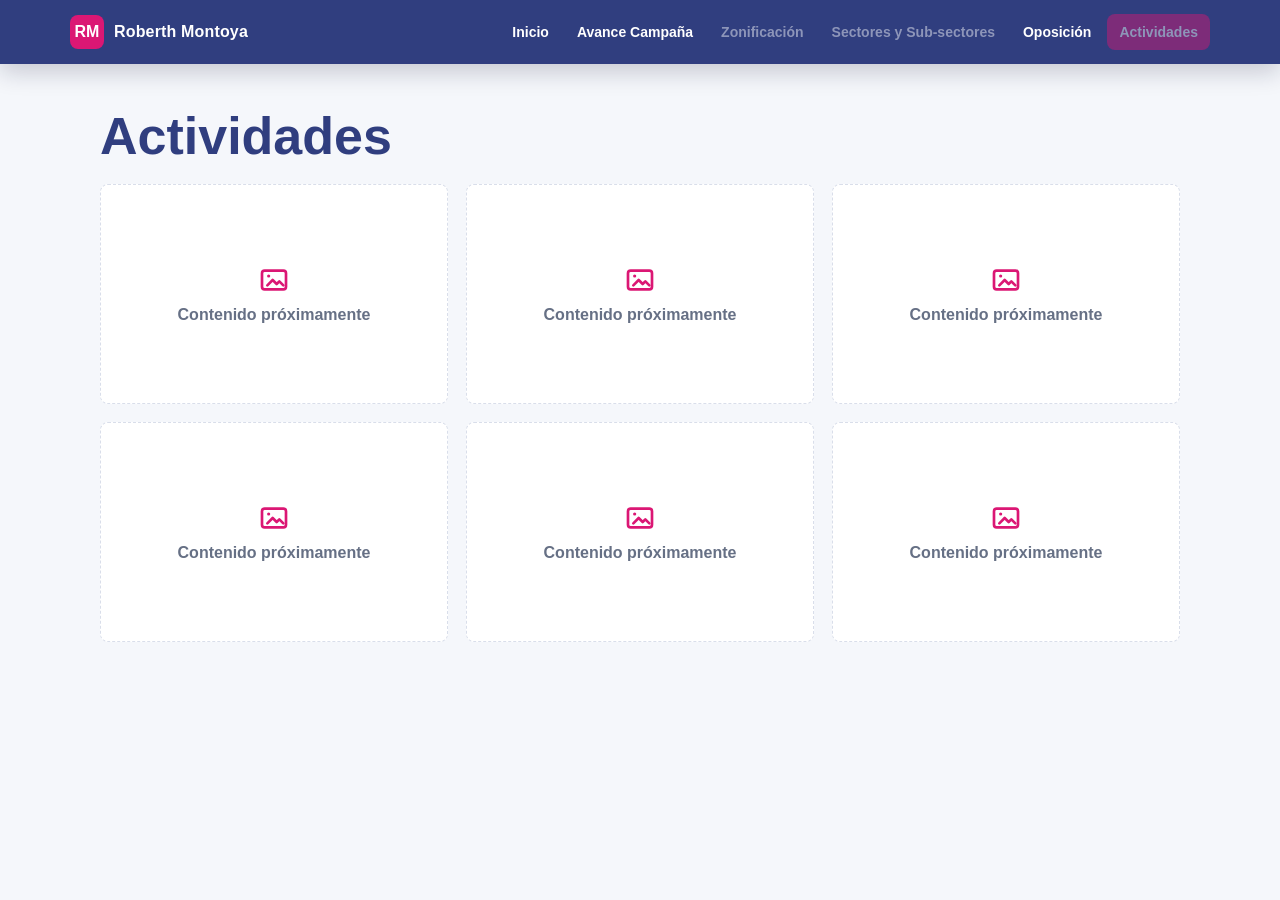
==== actividades.html @ a0d942d7 "Refactor sitio a paginas multiples" ====
<!DOCTYPE html>
<html lang="es">
<head>
  <meta charset="UTF-8"/>
  <meta name="viewport" content="width=device-width, initial-scale=1.0"/>
  <title>Roberth Montoya | Actividades</title>
  <link rel="stylesheet" href="css/styles.css"/>
</head>
<body>
  <nav class="site-nav" aria-label="Navegación principal">
    <div class="nav-inner">
      <a class="brand" href="index.html" aria-label="Ir al inicio">
        <span class="brand-mark">RM</span>
        <span>Roberth Montoya</span>
      </a>
      <button class="nav-toggle" type="button" aria-label="Abrir menú" aria-expanded="false">
        <span></span><span></span><span></span>
      </button>
      <ul class="nav-menu">
        <li><a class="nav-link" href="index.html">Inicio</a></li>
        <li><a class="nav-link" href="avance-campana.html">Avance Campaña</a></li>
        <li class="nav-disabled-wrap" title="Próximamente"><span class="nav-link disabled">Zonificación</span></li>
        <li class="nav-disabled-wrap" title="Próximamente"><span class="nav-link disabled">Sectores y Sub-sectores</span></li>
        <li><a class="nav-link" href="oposicion.html">Oposición</a></li>
        <li class="nav-disabled-wrap" title="Próximamente"><span class="nav-link disabled active" aria-current="page">Actividades</span></li>
      </ul>
    </div>
  </nav>

  <main class="activities-page">
    <section class="activities-hero">
      <div class="container">
        <h1>Actividades</h1>
      </div>
    </section>

    <section class="container">
      <div class="media-grid">
        <article class="media-card">
          <svg class="media-icon" viewBox="0 0 24 24" aria-hidden="true">
            <rect x="3" y="5" width="18" height="14" rx="2" fill="none" stroke="currentColor" stroke-width="2"/>
            <path d="m7 16 4-4 3 3 2-2 3 3" fill="none" stroke="currentColor" stroke-width="2" stroke-linecap="round" stroke-linejoin="round"/>
            <circle cx="8" cy="9" r="1.2" fill="currentColor"/>
          </svg>
          <span>Contenido próximamente</span>
        </article>
        <article class="media-card">
          <svg class="media-icon" viewBox="0 0 24 24" aria-hidden="true">
            <rect x="3" y="5" width="18" height="14" rx="2" fill="none" stroke="currentColor" stroke-width="2"/>
            <path d="m7 16 4-4 3 3 2-2 3 3" fill="none" stroke="currentColor" stroke-width="2" stroke-linecap="round" stroke-linejoin="round"/>
            <circle cx="8" cy="9" r="1.2" fill="currentColor"/>
          </svg>
          <span>Contenido próximamente</span>
        </article>
        <article class="media-card">
          <svg class="media-icon" viewBox="0 0 24 24" aria-hidden="true">
            <rect x="3" y="5" width="18" height="14" rx="2" fill="none" stroke="currentColor" stroke-width="2"/>
            <path d="m7 16 4-4 3 3 2-2 3 3" fill="none" stroke="currentColor" stroke-width="2" stroke-linecap="round" stroke-linejoin="round"/>
            <circle cx="8" cy="9" r="1.2" fill="currentColor"/>
          </svg>
          <span>Contenido próximamente</span>
        </article>
        <article class="media-card">
          <svg class="media-icon" viewBox="0 0 24 24" aria-hidden="true">
            <rect x="3" y="5" width="18" height="14" rx="2" fill="none" stroke="currentColor" stroke-width="2"/>
            <path d="m7 16 4-4 3 3 2-2 3 3" fill="none" stroke="currentColor" stroke-width="2" stroke-linecap="round" stroke-linejoin="round"/>
            <circle cx="8" cy="9" r="1.2" fill="currentColor"/>
          </svg>
          <span>Contenido próximamente</span>
        </article>
        <article class="media-card">
          <svg class="media-icon" viewBox="0 0 24 24" aria-hidden="true">
            <rect x="3" y="5" width="18" height="14" rx="2" fill="none" stroke="currentColor" stroke-width="2"/>
            <path d="m7 16 4-4 3 3 2-2 3 3" fill="none" stroke="currentColor" stroke-width="2" stroke-linecap="round" stroke-linejoin="round"/>
            <circle cx="8" cy="9" r="1.2" fill="currentColor"/>
          </svg>
          <span>Contenido próximamente</span>
        </article>
        <article class="media-card">
          <svg class="media-icon" viewBox="0 0 24 24" aria-hidden="true">
            <rect x="3" y="5" width="18" height="14" rx="2" fill="none" stroke="currentColor" stroke-width="2"/>
            <path d="m7 16 4-4 3 3 2-2 3 3" fill="none" stroke="currentColor" stroke-width="2" stroke-linecap="round" stroke-linejoin="round"/>
            <circle cx="8" cy="9" r="1.2" fill="currentColor"/>
          </svg>
          <span>Contenido próximamente</span>
        </article>
      </div>
    </section>
  </main>

  <script>
    // Control del menú responsive compartido.
    const nav = document.querySelector('.site-nav');
    const toggle = document.querySelector('.nav-toggle');
    toggle.addEventListener('click', () => {
      const isOpen = nav.classList.toggle('open');
      toggle.setAttribute('aria-expanded', String(isOpen));
    });

    // TODO: insertar aquí las rutas de imágenes cuando estén disponibles.
    // const imagePaths = ["data/IMAGEN_1.jpg", "data/IMAGEN_2.jpg"];

    // TODO: insertar aquí las rutas de videos cuando estén disponibles.
    // const videoPaths = ["data/VIDEO_1.mp4", "data/VIDEO_2.mp4"];
  </script>
</body>
</html>
---- css/styles.css ----
*, *::before, *::after { box-sizing: border-box; }

:root {
  --primary: #303E7F;
  --accent: #DB1774;
  --bg: #f5f7fb;
  --surface: #ffffff;
  --surface-soft: #eef1f8;
  --text: #172033;
  --muted: #667085;
  --border: #d9deea;
  --shadow: 0 18px 45px rgba(23, 32, 51, .12);
  --radius: 8px;
  --sans: Arial, Helvetica, sans-serif;
  --mono: "Courier New", monospace;
}

html, body {
  margin: 0;
  min-height: 100%;
  font-family: var(--sans);
  color: var(--text);
  background: var(--bg);
}

body.map-page {
  height: 100vh;
  overflow: hidden;
}

a { color: inherit; }

.site-nav {
  position: fixed;
  top: 0;
  left: 0;
  right: 0;
  z-index: 2000;
  background: var(--primary);
  color: #fff;
  box-shadow: 0 8px 25px rgba(13, 20, 48, .2);
}

.nav-inner {
  max-width: 1180px;
  min-height: 64px;
  margin: 0 auto;
  padding: 0 20px;
  display: flex;
  align-items: center;
  justify-content: space-between;
  gap: 18px;
}

.brand {
  display: flex;
  align-items: center;
  gap: 10px;
  text-decoration: none;
  font-weight: 800;
  letter-spacing: .01em;
  white-space: nowrap;
}

.brand-mark {
  width: 34px;
  height: 34px;
  border-radius: 8px;
  display: grid;
  place-items: center;
  background: var(--accent);
  color: #fff;
  font-size: 16px;
  font-weight: 900;
}

.nav-toggle {
  display: none;
  width: 42px;
  height: 42px;
  border: 1px solid rgba(255, 255, 255, .28);
  border-radius: 8px;
  background: transparent;
  color: #fff;
  cursor: pointer;
}

.nav-toggle span {
  display: block;
  width: 20px;
  height: 2px;
  margin: 5px auto;
  background: currentColor;
  border-radius: 2px;
}

.nav-menu {
  list-style: none;
  margin: 0;
  padding: 0;
  display: flex;
  align-items: center;
  gap: 4px;
}

.nav-link {
  display: block;
  padding: 10px 12px;
  border-radius: 8px;
  color: #fff;
  text-decoration: none;
  font-size: 14px;
  font-weight: 700;
  line-height: 1.2;
  transition: background .18s ease, color .18s ease;
}

.nav-link:hover,
.nav-link.active {
  background: var(--accent);
  color: #fff;
}

.nav-disabled-wrap {
  position: relative;
}

.nav-link.disabled {
  opacity: .45;
  cursor: not-allowed;
  pointer-events: none;
}

.nav-disabled-wrap::after {
  content: "Próximamente";
  position: absolute;
  left: 50%;
  top: calc(100% + 8px);
  transform: translateX(-50%);
  padding: 6px 8px;
  border-radius: 6px;
  background: #121827;
  color: #fff;
  font-size: 12px;
  white-space: nowrap;
  opacity: 0;
  pointer-events: none;
  transition: opacity .15s ease;
}

.nav-disabled-wrap:hover::after {
  opacity: 1;
}

.main-shell {
  padding-top: 64px;
}

.container {
  max-width: 1120px;
  margin: 0 auto;
  padding: 0 20px;
}

.hero {
  min-height: 420px;
  display: grid;
  align-items: center;
  background:
    linear-gradient(135deg, rgba(48, 62, 127, .94), rgba(219, 23, 116, .78)),
    url("../icono.png") center/180px no-repeat;
  color: #fff;
}

.hero h1 {
  margin: 0;
  max-width: 760px;
  font-size: clamp(42px, 8vw, 82px);
  line-height: .95;
  letter-spacing: 0;
}

.hero p {
  max-width: 620px;
  margin: 18px 0 0;
  font-size: clamp(18px, 2.5vw, 25px);
  line-height: 1.35;
}

.section {
  padding: 48px 0;
}

.section h2 {
  margin: 0 0 18px;
  font-size: clamp(26px, 4vw, 38px);
  color: var(--primary);
}

.cards-grid {
  display: grid;
  grid-template-columns: repeat(2, minmax(0, 1fr));
  gap: 18px;
}

.quick-grid {
  display: grid;
  grid-template-columns: repeat(4, minmax(0, 1fr));
  gap: 16px;
}

.card {
  min-height: 140px;
  border: 1px solid var(--border);
  border-radius: var(--radius);
  background: var(--surface);
  box-shadow: var(--shadow);
  padding: 22px;
  text-decoration: none;
  color: var(--text);
}

.card h3 {
  margin: 0 0 8px;
  font-size: 21px;
  color: var(--primary);
}

.card p {
  margin: 0;
  color: var(--muted);
  line-height: 1.45;
}

.social-card {
  display: flex;
  align-items: center;
  gap: 16px;
  transition: transform .18s ease, border-color .18s ease;
}

.social-card:hover,
.quick-card.enabled:hover {
  transform: translateY(-2px);
  border-color: var(--accent);
}

.social-icon {
  width: 46px;
  height: 46px;
  flex: 0 0 46px;
  color: var(--accent);
}

.quick-card {
  min-height: 132px;
}

.quick-card.enabled {
  transition: transform .18s ease, border-color .18s ease;
}

.quick-card.disabled {
  opacity: .58;
  cursor: not-allowed;
}

.status-pill {
  display: inline-flex;
  align-items: center;
  margin-top: 16px;
  padding: 6px 10px;
  border-radius: 999px;
  background: var(--surface-soft);
  color: var(--primary);
  font-size: 12px;
  font-weight: 800;
}

.status-pill.accent {
  background: rgba(219, 23, 116, .12);
  color: var(--accent);
}

.map-header {
  position: fixed;
  top: 64px;
  left: 0;
  right: 0;
  z-index: 1000;
  height: 92px;
  display: flex;
  flex-direction: column;
  background: #fff;
  border-bottom: 1px solid var(--border);
  box-shadow: 0 8px 24px rgba(23, 32, 51, .08);
}

.map-header-top {
  height: 48px;
  padding: 0 18px;
  display: flex;
  align-items: center;
  justify-content: space-between;
  gap: 16px;
}

.map-title h1 {
  margin: 0;
  color: var(--primary);
  font-size: 20px;
  line-height: 1.1;
}

.district {
  margin-top: 2px;
  color: var(--muted);
  font-size: 12px;
}

#hdr-count {
  color: var(--primary);
  font-family: var(--mono);
  font-size: 12px;
  text-align: right;
}

.header-legend {
  height: 44px;
  padding: 7px 18px;
  display: flex;
  align-items: center;
  gap: 12px;
  border-top: 1px solid var(--border);
  overflow: hidden;
}

.blk-title {
  color: var(--muted);
  font-family: var(--mono);
  font-size: 10px;
  font-weight: 700;
  letter-spacing: .12em;
  text-transform: uppercase;
  white-space: nowrap;
}

.leg-grid {
  display: flex;
  gap: 7px;
  overflow-x: auto;
  padding-bottom: 2px;
}

.leg-item {
  min-width: 96px;
  display: flex;
  align-items: center;
  gap: 7px;
  padding: 5px 7px;
  border: 1px solid var(--border);
  border-radius: 7px;
  background: var(--surface-soft);
}

.leg-dot {
  width: 11px;
  height: 11px;
  border-radius: 3px;
  flex: 0 0 11px;
  background: var(--accent);
}

.leg-name {
  color: var(--primary);
  font-size: 11px;
  font-weight: 800;
}

.leg-count {
  color: var(--muted);
  font-family: var(--mono);
  font-size: 10px;
}

#map {
  position: absolute;
  top: 156px;
  left: 0;
  right: 0;
  bottom: 0;
  z-index: 1;
}

.placeholder-map #map {
  top: 64px;
}

.map-overlay {
  position: fixed;
  top: 98px;
  left: 50%;
  z-index: 1200;
  width: min(92vw, 520px);
  transform: translateX(-50%);
  display: flex;
  align-items: center;
  gap: 14px;
  padding: 16px 18px;
  border: 1px solid var(--border);
  border-radius: var(--radius);
  background: rgba(255, 255, 255, .94);
  box-shadow: var(--shadow);
  color: var(--primary);
  font-size: 18px;
  font-weight: 800;
}

.lock-icon,
.media-icon {
  width: 32px;
  height: 32px;
  color: var(--accent);
  flex: 0 0 auto;
}

.activities-page {
  padding-top: 64px;
}

.activities-hero {
  padding: 42px 0 18px;
}

.activities-hero h1 {
  margin: 0;
  color: var(--primary);
  font-size: clamp(32px, 5vw, 52px);
}

.media-grid {
  display: grid;
  grid-template-columns: repeat(3, minmax(0, 1fr));
  gap: 18px;
  padding-bottom: 44px;
}

.media-card {
  min-height: 220px;
  display: grid;
  place-items: center;
  gap: 10px;
  align-content: center;
  border: 1px dashed var(--border);
  border-radius: var(--radius);
  background: #fff;
  color: var(--muted);
  text-align: center;
  font-weight: 800;
}

.lt-tip {
  background: #fff !important;
  border: 1px solid var(--border) !important;
  color: var(--text) !important;
  font-family: var(--mono) !important;
  font-size: 11px !important;
  border-radius: 8px !important;
  padding: 7px 11px !important;
  box-shadow: 0 8px 22px rgba(23, 32, 51, .16) !important;
  pointer-events: none !important;
}

.lt-tip b { color: var(--primary); }

.leaflet-popup-content-wrapper {
  background: #fff !important;
  border: 1px solid var(--border) !important;
  border-radius: 14px !important;
  color: var(--text) !important;
  font-family: var(--sans) !important;
  box-shadow: 0 12px 40px rgba(23, 32, 51, .24) !important;
  padding: 0 !important;
  overflow: hidden !important;
}

.leaflet-popup-content {
  margin: 0 !important;
  width: 280px !important;
}

.leaflet-popup-tip-container { display: none; }

.leaflet-popup-close-button {
  color: var(--muted) !important;
  top: 10px !important;
  right: 12px !important;
  font-size: 18px !important;
}

.popup-header {
  padding: 14px 16px 12px;
  display: flex;
  align-items: center;
  gap: 10px;
  border-bottom: 1px solid var(--border);
}

.popup-sector-badge {
  width: 36px;
  height: 36px;
  border-radius: 8px;
  display: grid;
  place-items: center;
  flex-shrink: 0;
  background: var(--accent);
  color: #fff;
  font-size: 14px;
  font-weight: 800;
}

.ph-label {
  color: var(--muted);
  font-family: var(--mono);
  font-size: 9px;
  letter-spacing: .1em;
  text-transform: uppercase;
}

.ph-title {
  margin-top: 2px;
  color: var(--primary);
  font-size: 15px;
  font-weight: 800;
}

.popup-body {
  padding: 10px 16px;
  display: flex;
  flex-direction: column;
}

.popup-row {
  display: flex;
  align-items: flex-start;
  gap: 10px;
  padding: 7px 0;
  border-bottom: 1px solid var(--border);
}

.popup-row:last-child { border-bottom: none; }

.pr-icon {
  width: 18px;
  margin-top: 1px;
  flex-shrink: 0;
  text-align: center;
  font-size: 13px;
}

.pr-content {
  flex: 1;
  min-width: 0;
}

.pr-key {
  margin-bottom: 2px;
  color: var(--muted);
  font-family: var(--mono);
  font-size: 9px;
  letter-spacing: .1em;
  text-transform: uppercase;
}

.pr-val {
  font-size: 12px;
  font-weight: 700;
  word-break: break-word;
}

.popup-footer {
  padding: 8px 16px;
  display: flex;
  justify-content: space-between;
  gap: 10px;
  background: var(--surface-soft);
}

.pf-coords,
.pf-lote {
  color: var(--muted);
  font-family: var(--mono);
  font-size: 10px;
}

.popup-multi {
  padding: 10px 16px;
}

.pm-title {
  margin-bottom: 8px;
  color: var(--muted);
  font-family: var(--mono);
  font-size: 10px;
  letter-spacing: .1em;
  text-transform: uppercase;
}

.pm-list {
  max-height: 200px;
  overflow-y: auto;
  display: flex;
  flex-direction: column;
  gap: 6px;
}

.pm-card {
  padding: 9px 11px;
  border: 1px solid var(--border);
  border-radius: 8px;
  background: var(--surface-soft);
  cursor: pointer;
}

.pm-card:hover { border-color: var(--accent); }

.pm-act {
  color: var(--primary);
  font-size: 12px;
  font-weight: 800;
}

.pm-sub {
  margin-top: 3px;
  color: var(--muted);
  font-family: var(--mono);
  font-size: 10px;
}

#loader {
  position: fixed;
  inset: 0;
  z-index: 9999;
  display: grid;
  place-items: center;
  background: var(--bg);
  transition: opacity .35s;
}

#loader.gone {
  opacity: 0;
  pointer-events: none;
}

.spin {
  width: 42px;
  height: 42px;
  margin: 0 auto 14px;
  border: 3px solid var(--border);
  border-top-color: var(--accent);
  border-radius: 50%;
  animation: rot .7s linear infinite;
}

@keyframes rot { to { transform: rotate(360deg); } }

.spin-txt {
  color: var(--muted);
  font-family: var(--mono);
  font-size: 12px;
  text-align: center;
}

@media (max-width: 880px) {
  .nav-toggle { display: block; }

  .nav-menu {
    position: fixed;
    top: 64px;
    left: 0;
    right: 0;
    display: none;
    flex-direction: column;
    align-items: stretch;
    gap: 0;
    padding: 8px 20px 18px;
    background: var(--primary);
    border-top: 1px solid rgba(255, 255, 255, .16);
  }

  .site-nav.open .nav-menu { display: flex; }

  .nav-link {
    padding: 13px 12px;
  }

  .nav-disabled-wrap::after {
    left: auto;
    right: 10px;
    top: 50%;
    transform: translateY(-50%);
  }

  .cards-grid,
  .quick-grid,
  .media-grid {
    grid-template-columns: 1fr;
  }

  .hero {
    min-height: 390px;
  }

  .map-header {
    height: 116px;
  }

  .map-header-top {
    height: 64px;
    align-items: flex-start;
    flex-direction: column;
    justify-content: center;
    gap: 5px;
  }

  #hdr-count {
    text-align: left;
  }

  .header-legend {
    height: 52px;
  }

  #map {
    top: 180px;
  }
}
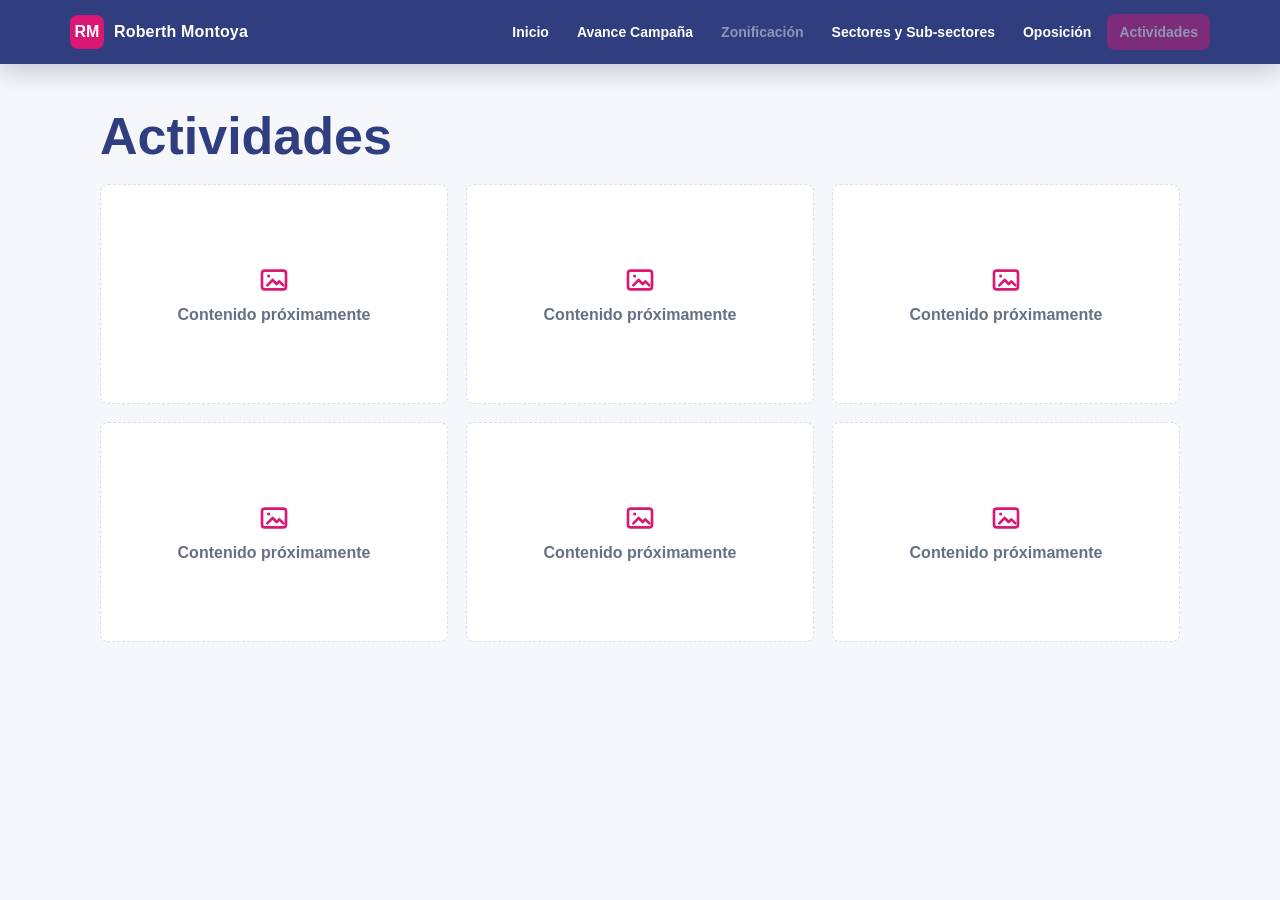
==== commit 85e5bd78: "Mejora: Unificación de 38 sub-sectores, geocodificación ArcGIS y búsqueda precisa" ====
--- a/actividades.html
+++ b/actividades.html
@@ -4,7 +4,7 @@
   <meta charset="UTF-8"/>
   <meta name="viewport" content="width=device-width, initial-scale=1.0"/>
   <title>Roberth Montoya | Actividades</title>
-  <link rel="stylesheet" href="css/styles.css"/>
+  <link rel="stylesheet" href="css/styles.css?v=20260522-landing"/>
 </head>
 <body>
   <nav class="site-nav" aria-label="Navegación principal">
@@ -20,7 +20,7 @@
         <li><a class="nav-link" href="index.html">Inicio</a></li>
         <li><a class="nav-link" href="avance-campana.html">Avance Campaña</a></li>
         <li class="nav-disabled-wrap" title="Próximamente"><span class="nav-link disabled">Zonificación</span></li>
-        <li class="nav-disabled-wrap" title="Próximamente"><span class="nav-link disabled">Sectores y Sub-sectores</span></li>
+        <li><a class="nav-link" href="sectores.html">Sectores y Sub-sectores</a></li>
         <li><a class="nav-link" href="oposicion.html">Oposición</a></li>
         <li class="nav-disabled-wrap" title="Próximamente"><span class="nav-link disabled active" aria-current="page">Actividades</span></li>
       </ul>
--- a/css/styles.css
+++ b/css/styles.css
@@ -2,7 +2,10 @@
 
 :root {
   --primary: #303E7F;
+  --primary-deep: #19245b;
   --accent: #DB1774;
+  --campaign-cyan: #33CCFF;
+  --warm: #ffb21f;
   --bg: #f5f7fb;
   --surface: #ffffff;
   --surface-soft: #eef1f8;
@@ -163,38 +166,201 @@
 }
 
 .hero {
-  min-height: 420px;
-  display: grid;
-  align-items: center;
+  min-height: 540px;
+  position: relative;
+  display: grid;
+  align-items: stretch;
+  overflow: hidden;
   background:
-    linear-gradient(135deg, rgba(48, 62, 127, .94), rgba(219, 23, 116, .78)),
-    url("../icono.png") center/180px no-repeat;
+    linear-gradient(110deg, rgba(25, 36, 91, .98) 0%, rgba(48, 62, 127, .93) 48%, rgba(219, 23, 116, .86) 100%),
+    url("../icono.png") right 8% center/420px no-repeat;
   color: #fff;
+}
+
+.hero::after {
+  content: "";
+  position: absolute;
+  left: 0;
+  right: 0;
+  bottom: 0;
+  height: 10px;
+  background: linear-gradient(90deg, var(--campaign-cyan), var(--accent), var(--warm));
+}
+
+.hero .container {
+  width: 100%;
+  display: grid;
+}
+
+.hero-content {
+  display: grid;
+  grid-template-columns: minmax(0, 1.08fr) minmax(260px, .72fr);
+  align-items: center;
+  gap: 36px;
+  padding: 62px 0 72px;
+}
+
+.hero-copy {
+  position: relative;
+  z-index: 1;
+  max-width: 780px;
+}
+
+.hero-copy > .eyebrow {
+  margin-bottom: 18px;
+  font-size: clamp(16px, 2.2vw, 26px);
+  line-height: 1.1;
+  letter-spacing: .04em;
+}
+
+.hero-copy > .eyebrow::before {
+  width: clamp(40px, 5vw, 72px);
+  height: 6px;
+}
+
+.eyebrow {
+  display: inline-flex;
+  align-items: center;
+  gap: 8px;
+  margin-bottom: 16px;
+  color: #fff;
+  font-family: var(--mono);
+  font-size: 12px;
+  font-weight: 800;
+  letter-spacing: .12em;
+  text-transform: uppercase;
+}
+
+.eyebrow::before {
+  content: "";
+  width: 34px;
+  height: 4px;
+  border-radius: 999px;
+  background: var(--campaign-cyan);
+}
+
+.eyebrow.dark {
+  color: var(--primary);
 }
 
 .hero h1 {
   margin: 0;
-  max-width: 760px;
-  font-size: clamp(42px, 8vw, 82px);
+  max-width: 820px;
+  font-size: clamp(54px, 8.5vw, 104px);
   line-height: .95;
   letter-spacing: 0;
+  text-transform: uppercase;
 }
 
 .hero p {
-  max-width: 620px;
-  margin: 18px 0 0;
-  font-size: clamp(18px, 2.5vw, 25px);
+  max-width: 660px;
+  margin: 20px 0 0;
+  font-size: clamp(19px, 2.4vw, 27px);
   line-height: 1.35;
+  font-weight: 700;
+}
+
+.hero-actions {
+  display: flex;
+  flex-wrap: wrap;
+  gap: 12px;
+  margin-top: 30px;
+}
+
+.btn {
+  display: inline-flex;
+  min-height: 48px;
+  align-items: center;
+  justify-content: center;
+  padding: 13px 18px;
+  border-radius: 8px;
+  text-decoration: none;
+  font-size: 14px;
+  font-weight: 900;
+  text-transform: uppercase;
+  transition: transform .18s ease, background .18s ease, color .18s ease;
+}
+
+.btn:hover {
+  transform: translateY(-2px);
+}
+
+.btn-primary {
+  background: var(--accent);
+  color: #fff;
+  box-shadow: 0 12px 26px rgba(90, 8, 52, .28);
+}
+
+.btn-light {
+  background: #fff;
+  color: var(--primary);
+}
+
+.hero-emblem {
+  position: relative;
+  z-index: 1;
+  display: grid;
+  justify-items: center;
+}
+
+.hero-emblem img {
+  width: min(100%, 360px);
+  aspect-ratio: 1;
+  object-fit: contain;
+  padding: 24px;
+  border-radius: 8px;
+  background: rgba(255, 255, 255, .94);
+  box-shadow: 0 30px 70px rgba(6, 12, 35, .3);
+}
+
+.campaign-strip {
+  background: var(--primary-deep);
+  color: #fff;
+}
+
+.strip-grid {
+  display: grid;
+  grid-template-columns: repeat(3, minmax(0, 1fr));
+  gap: 1px;
+  background: rgba(255, 255, 255, .18);
+}
+
+.strip-grid > div {
+  min-height: 92px;
+  display: flex;
+  align-items: center;
+  gap: 14px;
+  padding: 22px 18px;
+  background: var(--primary-deep);
+}
+
+.strip-number {
+  color: var(--campaign-cyan);
+  font-family: var(--mono);
+  font-size: 13px;
+  font-weight: 900;
+}
+
+.strip-grid strong {
+  font-size: clamp(17px, 2vw, 24px);
+  line-height: 1.1;
 }
 
 .section {
-  padding: 48px 0;
+  padding: 58px 0;
+}
+
+.section-head {
+  max-width: 760px;
+  margin-bottom: 24px;
 }
 
 .section h2 {
-  margin: 0 0 18px;
-  font-size: clamp(26px, 4vw, 38px);
-  color: var(--primary);
+  margin: 0;
+  font-size: clamp(30px, 4.5vw, 50px);
+  color: var(--primary);
+  line-height: 1;
+  text-transform: uppercase;
 }
 
 .cards-grid {
@@ -207,6 +373,10 @@
   display: grid;
   grid-template-columns: repeat(4, minmax(0, 1fr));
   gap: 16px;
+}
+
+.campaign-grid {
+  grid-template-columns: repeat(2, minmax(0, 1fr));
 }
 
 .card {
@@ -221,9 +391,11 @@
 }
 
 .card h3 {
-  margin: 0 0 8px;
-  font-size: 21px;
-  color: var(--primary);
+  margin: 0 0 9px;
+  font-size: 22px;
+  color: var(--primary);
+  text-transform: uppercase;
+  line-height: 1.05;
 }
 
 .card p {
@@ -253,11 +425,19 @@
 }
 
 .quick-card {
-  min-height: 132px;
+  min-height: 150px;
 }
 
 .quick-card.enabled {
   transition: transform .18s ease, border-color .18s ease;
+}
+
+.featured-card {
+  min-height: 190px;
+  border-color: rgba(48, 62, 127, .24);
+  background:
+    linear-gradient(180deg, rgba(51, 204, 255, .13), rgba(255, 255, 255, 0) 46%),
+    #fff;
 }
 
 .quick-card.disabled {
@@ -268,7 +448,7 @@
 .status-pill {
   display: inline-flex;
   align-items: center;
-  margin-top: 16px;
+  margin: 0 0 18px;
   padding: 6px 10px;
   border-radius: 999px;
   background: var(--surface-soft);
@@ -280,6 +460,113 @@
 .status-pill.accent {
   background: rgba(219, 23, 116, .12);
   color: var(--accent);
+}
+
+.social-section {
+  background:
+    linear-gradient(90deg, rgba(48, 62, 127, .08), rgba(219, 23, 116, .08)),
+    #fff;
+}
+
+.social-layout {
+  display: grid;
+  grid-template-columns: minmax(280px, .72fr) minmax(0, 1.28fr);
+  align-items: start;
+  gap: 32px;
+}
+
+.join-copy p {
+  max-width: 520px;
+  margin: 14px 0 22px;
+  color: var(--muted);
+  font-size: 17px;
+  line-height: 1.45;
+}
+
+.social-links {
+  grid-template-columns: 1fr;
+}
+
+.social-links .card {
+  min-height: 104px;
+  box-shadow: 0 12px 28px rgba(23, 32, 51, .08);
+}
+
+.join-form {
+  padding: 24px;
+  border: 1px solid rgba(48, 62, 127, .18);
+  border-radius: var(--radius);
+  background: #fff;
+  box-shadow: var(--shadow);
+}
+
+.form-grid {
+  display: grid;
+  grid-template-columns: repeat(2, minmax(0, 1fr));
+  gap: 15px;
+}
+
+.join-form label {
+  display: flex;
+  flex-direction: column;
+  gap: 7px;
+}
+
+.join-form label.full {
+  grid-column: 1 / -1;
+}
+
+.join-form label span {
+  color: var(--primary);
+  font-size: 12px;
+  font-weight: 900;
+  text-transform: uppercase;
+}
+
+.join-form input,
+.join-form select,
+.join-form textarea {
+  width: 100%;
+  border: 1px solid var(--border);
+  border-radius: 8px;
+  background: var(--surface-soft);
+  color: var(--text);
+  font: inherit;
+  font-size: 15px;
+}
+
+.join-form input,
+.join-form select {
+  min-height: 46px;
+  padding: 0 12px;
+}
+
+.join-form textarea {
+  min-height: 112px;
+  padding: 12px;
+  resize: vertical;
+}
+
+.join-form input:focus,
+.join-form select:focus,
+.join-form textarea:focus {
+  outline: 3px solid rgba(51, 204, 255, .24);
+  border-color: var(--campaign-cyan);
+  background: #fff;
+}
+
+.form-submit {
+  width: 100%;
+  margin-top: 18px;
+  border: 0;
+  cursor: pointer;
+}
+
+.form-note {
+  margin: 13px 0 0;
+  color: var(--muted);
+  font-size: 12px;
+  line-height: 1.4;
 }
 
 .map-header {
@@ -708,7 +995,43 @@
   }
 
   .hero {
-    min-height: 390px;
+    min-height: auto;
+    background:
+      linear-gradient(120deg, rgba(25, 36, 91, .98), rgba(48, 62, 127, .92), rgba(219, 23, 116, .88)),
+      url("../icono.png") right -70px top 92px/260px no-repeat;
+  }
+
+  .hero-content {
+    grid-template-columns: 1fr;
+    gap: 28px;
+    padding: 42px 0 58px;
+  }
+
+  .hero-emblem {
+    justify-items: start;
+  }
+
+  .hero-emblem img {
+    width: 210px;
+    padding: 14px;
+  }
+
+  .hero-actions {
+    flex-direction: column;
+    align-items: stretch;
+  }
+
+  .strip-grid,
+  .social-layout {
+    grid-template-columns: 1fr;
+  }
+
+  .form-grid {
+    grid-template-columns: 1fr;
+  }
+
+  .strip-grid > div {
+    min-height: 72px;
   }
 
   .map-header {
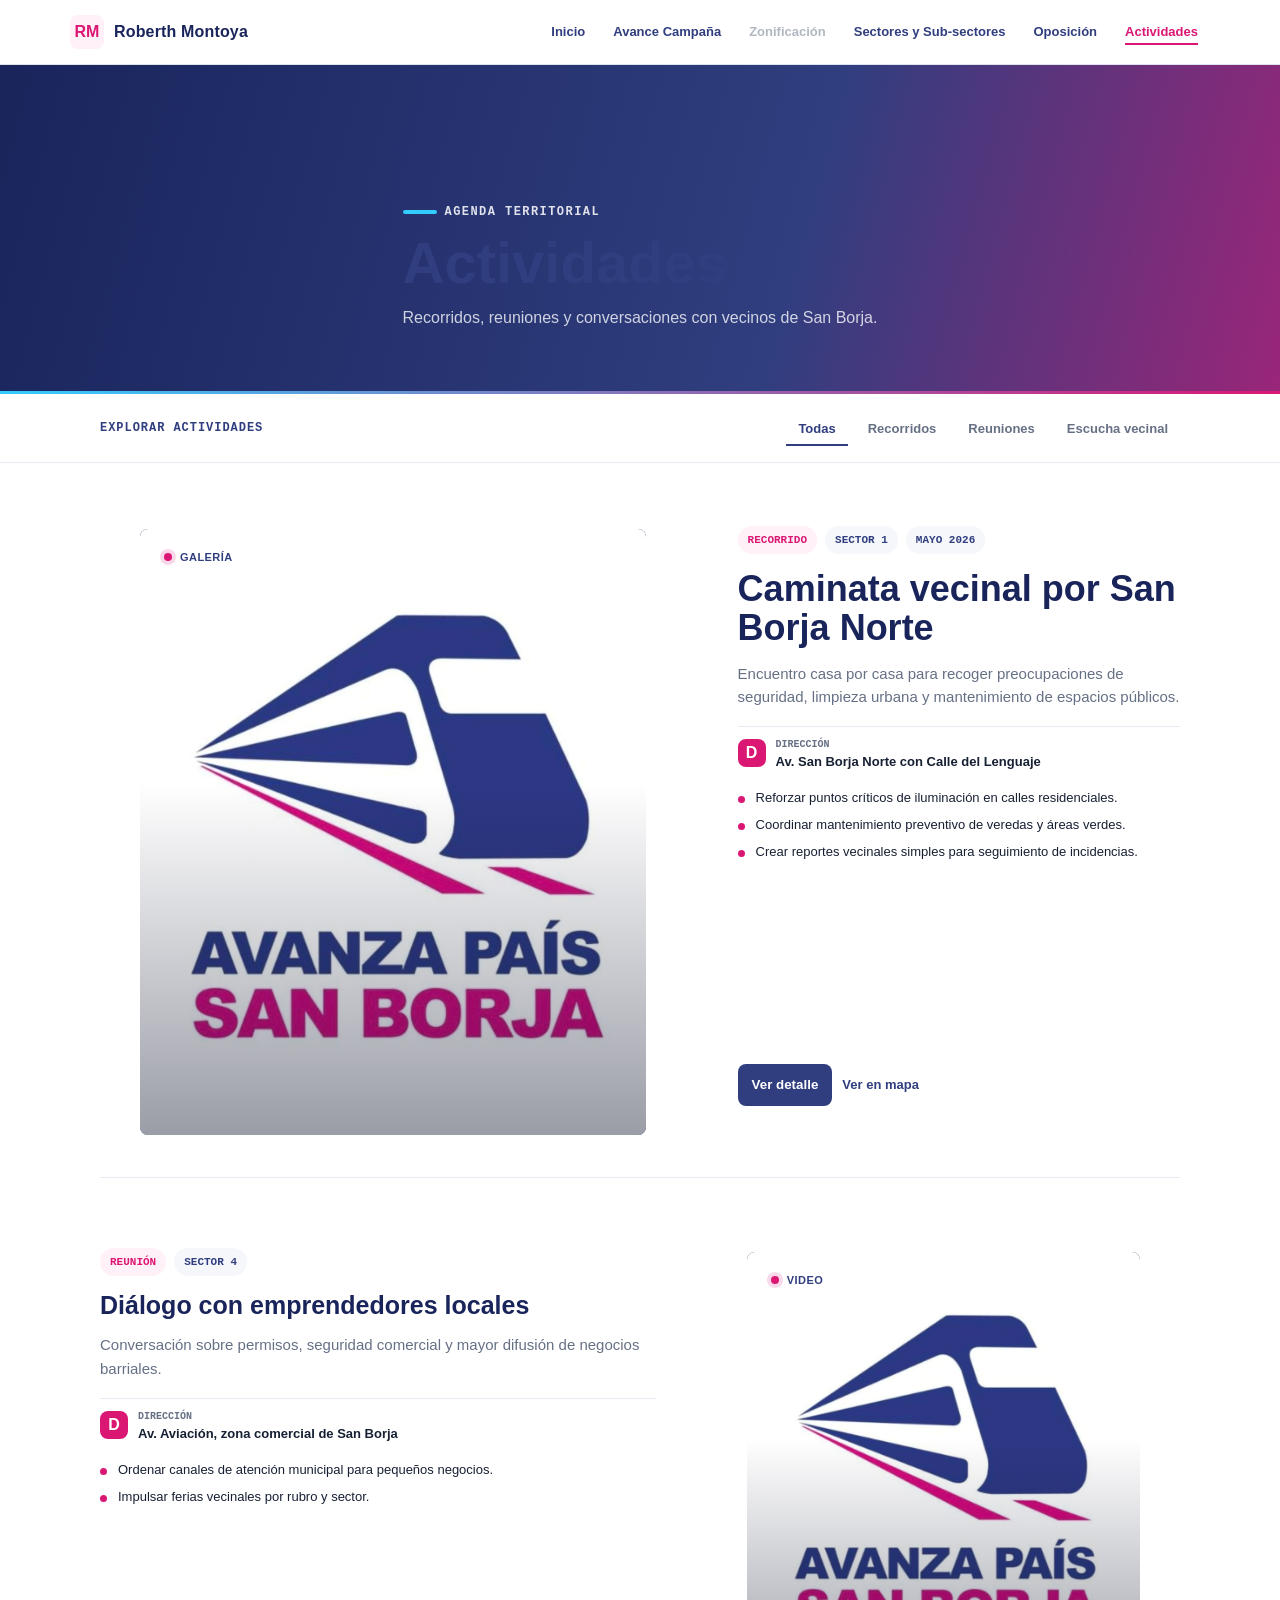
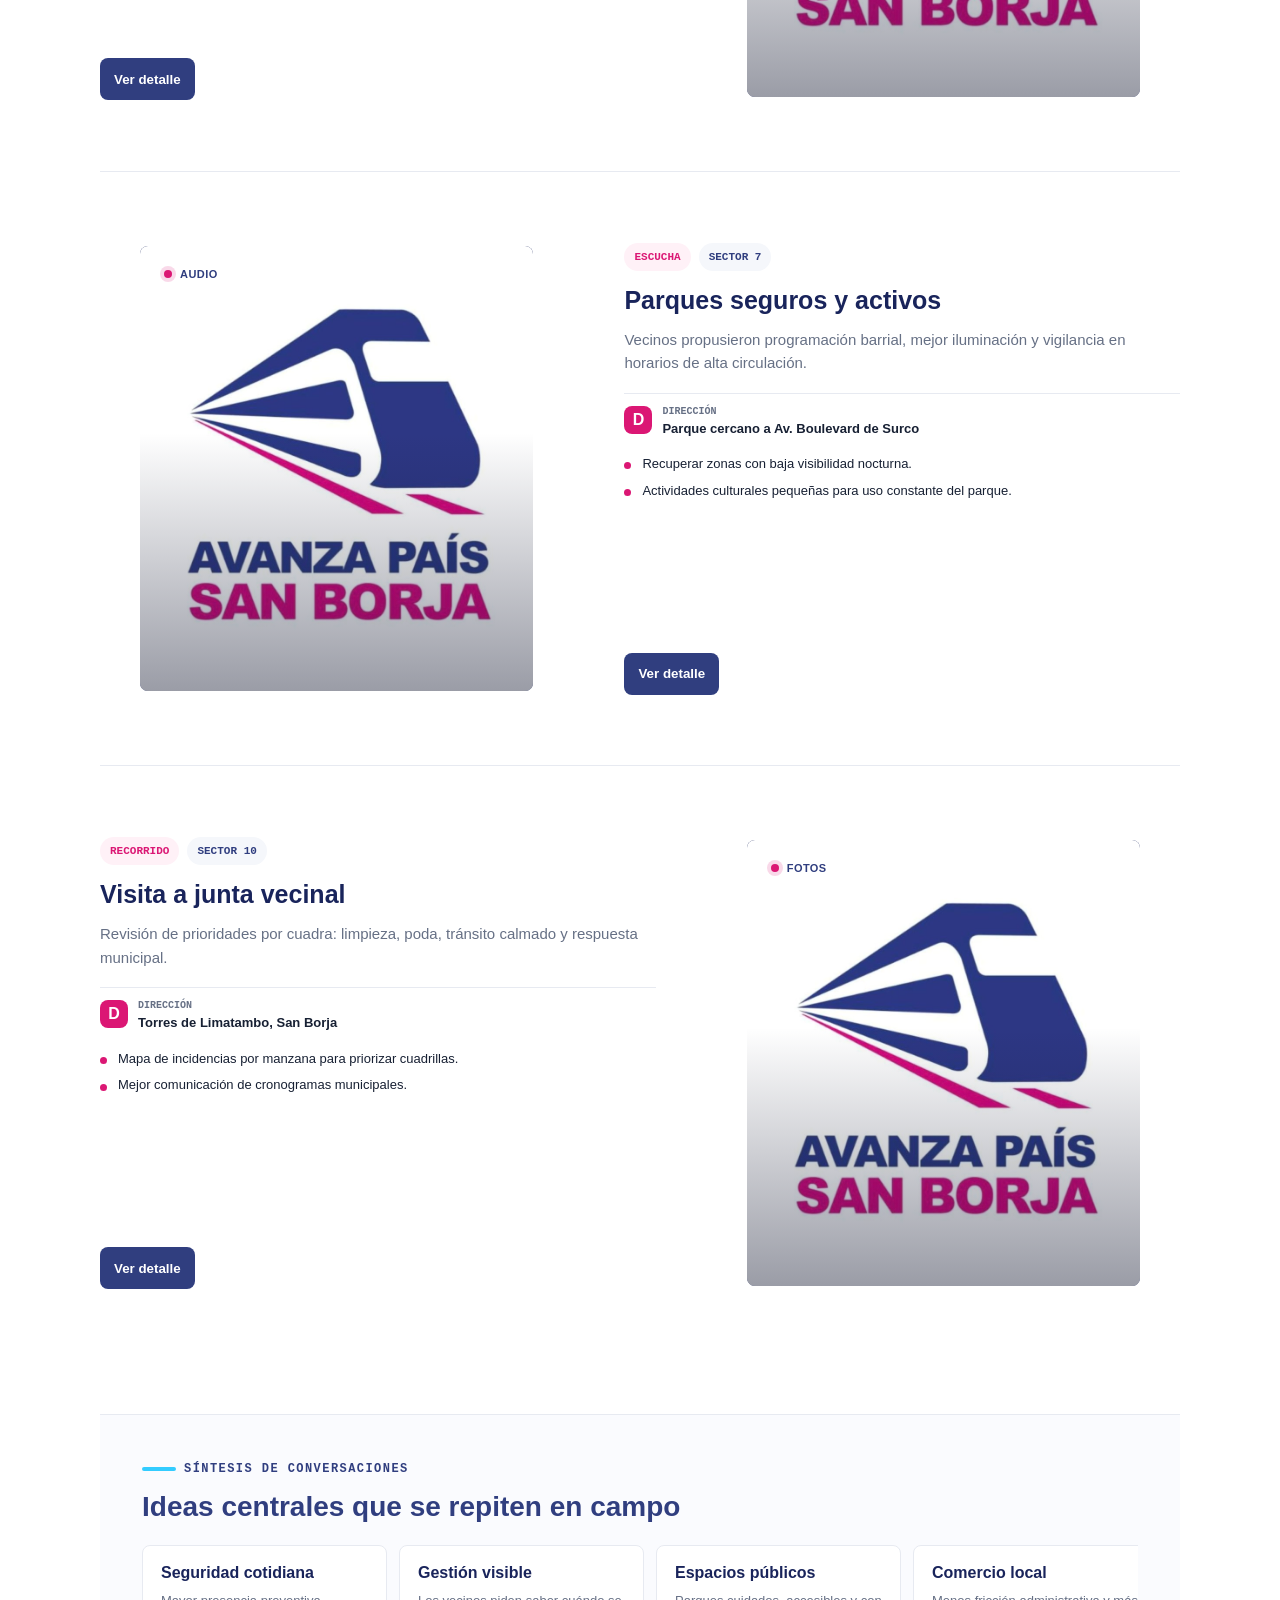
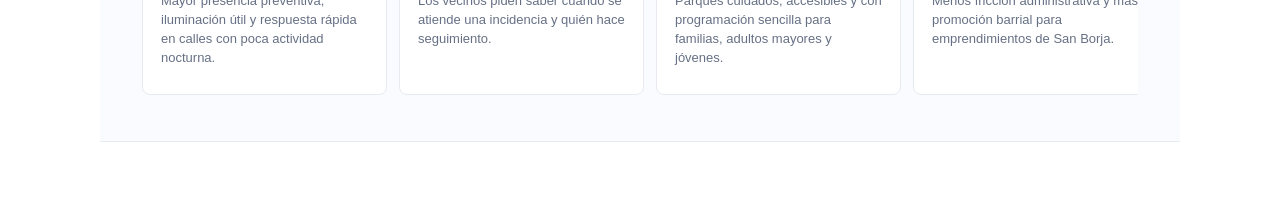
==== commit be7bd24a: "Open activities page" ====
--- a/actividades.html
+++ b/actividades.html
@@ -5,8 +5,710 @@
   <meta name="viewport" content="width=device-width, initial-scale=1.0"/>
   <title>Roberth Montoya | Actividades</title>
   <link rel="stylesheet" href="css/styles.css?v=20260522-landing"/>
+  <style>
+    body {
+      background: #ffffff;
+    }
+
+    .activities-page {
+      padding-top: 64px;
+      overflow: hidden;
+    }
+
+    .activities-body .site-nav {
+      background: rgba(255, 255, 255, .96);
+      color: var(--primary);
+      border-bottom: 1px solid rgba(217, 222, 234, .82);
+      box-shadow: none;
+      backdrop-filter: blur(14px);
+    }
+
+    .activities-body .brand {
+      color: var(--primary-deep);
+      font-weight: 800;
+    }
+
+    .activities-body .brand-mark {
+      background: #fff1f7;
+      color: var(--accent);
+    }
+
+    .activities-body .nav-link {
+      position: relative;
+      border-radius: 0;
+      color: var(--primary);
+      font-size: 13px;
+      font-weight: 800;
+      background: transparent;
+    }
+
+    .activities-body .nav-link:hover,
+    .activities-body .nav-link.active {
+      background: transparent;
+      color: var(--accent);
+    }
+
+    .activities-body .nav-link.active::after {
+      content: "";
+      position: absolute;
+      left: 12px;
+      right: 12px;
+      bottom: 5px;
+      height: 2px;
+      background: var(--accent);
+    }
+
+    .activities-body .nav-link.disabled {
+      color: var(--muted);
+      opacity: .5;
+    }
+
+    .activities-body .nav-toggle {
+      border-color: #d9deea;
+      color: var(--primary);
+    }
+
+    .activities-hero {
+      position: relative;
+      min-height: 330px;
+      display: grid;
+      align-items: end;
+      color: #fff;
+      background:
+        linear-gradient(105deg, rgba(25, 36, 91, .98) 0%, rgba(48, 62, 127, .9) 62%, rgba(219, 23, 116, .62) 100%),
+        #303E7F;
+    }
+
+    .activities-hero::after {
+      content: "";
+      position: absolute;
+      left: 0;
+      right: 0;
+      bottom: 0;
+      height: 3px;
+      background: linear-gradient(90deg, var(--campaign-cyan), var(--accent));
+    }
+
+    .activities-hero .container {
+      position: relative;
+      z-index: 1;
+      padding-top: 72px;
+      padding-bottom: 46px;
+    }
+
+    .activities-hero h1 {
+      margin: 0;
+      max-width: 680px;
+      font-size: clamp(34px, 5vw, 58px);
+      line-height: 1.02;
+      letter-spacing: 0;
+      text-transform: none;
+      text-shadow: none;
+    }
+
+    .activities-hero p {
+      max-width: 540px;
+      margin: 14px 0 0;
+      font-size: 16px;
+      line-height: 1.5;
+      font-weight: 500;
+      color: rgba(255, 255, 255, .78);
+      text-shadow: none;
+    }
+
+    .activities-hero .eyebrow {
+      margin-bottom: 14px;
+      color: rgba(255, 255, 255, .86);
+    }
+
+    .activities-toolbar {
+      position: sticky;
+      top: 64px;
+      z-index: 20;
+      border-bottom: 1px solid #e7eaf1;
+      background: rgba(255, 255, 255, .94);
+      backdrop-filter: blur(12px);
+    }
+
+    .activities-toolbar .container {
+      min-height: 68px;
+      display: flex;
+      align-items: center;
+      justify-content: space-between;
+      gap: 18px;
+    }
+
+    .toolbar-title {
+      color: var(--primary);
+      font-family: var(--mono);
+      font-size: 12px;
+      font-weight: 900;
+      letter-spacing: .08em;
+      text-transform: uppercase;
+      white-space: nowrap;
+    }
+
+    .filter-tabs {
+      display: flex;
+      align-items: center;
+      gap: 8px;
+      padding: 0;
+      border: 0;
+      border-radius: 8px;
+      background: transparent;
+      box-shadow: none;
+    }
+
+    .filter-tab {
+      min-height: 36px;
+      padding: 0 12px;
+      border: 0;
+      border-radius: 0;
+      background: transparent;
+      color: var(--muted);
+      font: 800 13px/1 var(--sans);
+      cursor: pointer;
+      transition: background .18s ease, color .18s ease, transform .18s ease;
+    }
+
+    .filter-tab:hover {
+      color: var(--primary);
+      transform: translateY(-1px);
+    }
+
+    .filter-tab.active {
+      background: transparent;
+      color: var(--primary);
+      box-shadow: inset 0 -2px 0 var(--primary);
+    }
+
+    .activities-section {
+      position: relative;
+      padding: 50px 0 74px;
+      background: #fff;
+    }
+
+    .activity-grid {
+      position: relative;
+      display: grid;
+      gap: 0;
+      padding-left: 0;
+    }
+
+    .activity-grid::before {
+      content: none;
+    }
+
+    .activity-card {
+      position: relative;
+      display: grid;
+      grid-template-columns: minmax(280px, .92fr) minmax(0, 1.08fr);
+      gap: clamp(24px, 4vw, 54px);
+      min-height: 330px;
+      width: 100%;
+      padding: clamp(30px, 5vw, 58px) 0;
+      overflow: visible;
+      border: 0;
+      border-top: 1px solid #e7eaf1;
+      border-radius: 0;
+      background: transparent;
+      box-shadow: none;
+      transition: none;
+    }
+
+    .activity-card::before {
+      content: none;
+    }
+
+    .activity-card.featured {
+      grid-template-columns: minmax(0, 1.14fr) minmax(360px, .86fr);
+      min-height: 390px;
+      width: 100%;
+    }
+
+    .activity-card:first-child {
+      border-top: 0;
+      padding-top: 0;
+    }
+
+    .activity-card:nth-child(even) {
+      grid-template-columns: minmax(0, 1.08fr) minmax(280px, .92fr);
+    }
+
+    .activity-card:nth-child(even) .activity-media {
+      order: 2;
+    }
+
+    .activity-card:hover {
+      transform: none;
+      border-color: #e7eaf1;
+      box-shadow: none;
+    }
+
+    .activity-media {
+      position: relative;
+      min-height: 100%;
+      overflow: hidden;
+      border-radius: 8px;
+      background: #19245b;
+    }
+
+    .activity-card:not(.featured) .activity-media {
+      min-height: 330px;
+    }
+
+    .activity-media img {
+      width: 100%;
+      height: 100%;
+      min-height: 340px;
+      object-fit: cover;
+      display: block;
+      filter: saturate(.95) contrast(1.01);
+      transform: scale(1.01);
+      transition: transform .45s ease, filter .45s ease;
+    }
+
+    .activity-card.featured .activity-media img {
+      min-height: 430px;
+    }
+
+    .activity-card:hover .activity-media img {
+      transform: scale(1.04);
+      filter: saturate(1) contrast(1.02);
+    }
+
+    .activity-media::after {
+      content: "";
+      position: absolute;
+      inset: 0;
+      background:
+        linear-gradient(0deg, rgba(15, 20, 44, .42), rgba(15, 20, 44, 0) 58%);
+      pointer-events: none;
+    }
+
+    .media-badge {
+      position: absolute;
+      left: 14px;
+      top: 14px;
+      z-index: 2;
+      display: inline-flex;
+      align-items: center;
+      gap: 8px;
+      padding: 8px 10px;
+      border-radius: 6px;
+      background: rgba(255, 255, 255, .92);
+      color: var(--primary);
+      font-size: 11px;
+      font-weight: 900;
+      text-transform: uppercase;
+      letter-spacing: .04em;
+    }
+
+    .media-badge::before {
+      content: "";
+      width: 8px;
+      height: 8px;
+      border-radius: 50%;
+      background: var(--accent);
+      box-shadow: 0 0 0 4px rgba(219, 23, 116, .16);
+    }
+
+    .media-stack {
+      display: none;
+    }
+
+    .media-chip {
+      height: 54px;
+      border: 1px solid rgba(255, 255, 255, .36);
+      border-radius: 6px;
+      overflow: hidden;
+      background: rgba(255, 255, 255, .16);
+      backdrop-filter: blur(10px);
+    }
+
+    .media-chip img {
+      min-height: 54px;
+      opacity: .9;
+    }
+
+    .activity-content {
+      display: flex;
+      flex-direction: column;
+      padding: clamp(6px, 1vw, 14px) 0;
+    }
+
+    .activity-meta {
+      display: flex;
+      flex-wrap: wrap;
+      gap: 8px;
+      margin-bottom: 16px;
+    }
+
+    .pill {
+      display: inline-flex;
+      align-items: center;
+      min-height: 28px;
+      padding: 0 10px;
+      border-radius: 999px;
+      background: #f5f7fb;
+      color: var(--primary);
+      font-family: var(--mono);
+      font-size: 11px;
+      font-weight: 900;
+      text-transform: uppercase;
+    }
+
+    .pill.accent {
+      background: #fff1f7;
+      color: var(--accent);
+    }
+
+    .activity-content h2 {
+      margin: 0;
+      color: var(--primary-deep);
+      font-size: clamp(24px, 3vw, 36px);
+      line-height: 1.08;
+      letter-spacing: 0;
+    }
+
+    .activity-card:not(.featured) .activity-content h2 {
+      font-size: 25px;
+    }
+
+    .activity-summary {
+      margin: 14px 0 0;
+      color: var(--muted);
+      font-size: 15px;
+      line-height: 1.56;
+    }
+
+    .activity-location {
+      display: grid;
+      grid-template-columns: 28px 1fr;
+      gap: 10px;
+      margin: 18px 0 0;
+      padding: 12px 0 0;
+      border: 0;
+      border-top: 1px solid #e7eaf1;
+      border-radius: 0;
+      background: transparent;
+    }
+
+    .location-mark {
+      width: 28px;
+      height: 28px;
+      border-radius: 8px;
+      display: grid;
+      place-items: center;
+      background: var(--accent);
+      color: #fff;
+      font-weight: 900;
+    }
+
+    .location-text span {
+      display: block;
+      color: var(--muted);
+      font-family: var(--mono);
+      font-size: 10px;
+      font-weight: 900;
+      text-transform: uppercase;
+    }
+
+    .location-text strong {
+      display: block;
+      margin-top: 3px;
+      color: var(--text);
+      font-size: 13px;
+      line-height: 1.35;
+    }
+
+    .ideas-list {
+      display: grid;
+      gap: 8px;
+      margin: 18px 0 0;
+      padding: 0;
+      list-style: none;
+    }
+
+    .ideas-list li {
+      position: relative;
+      padding-left: 18px;
+      color: var(--text);
+      font-size: 13px;
+      line-height: 1.45;
+    }
+
+    .ideas-list li::before {
+      content: "";
+      position: absolute;
+      left: 0;
+      top: .55em;
+      width: 7px;
+      height: 7px;
+      border-radius: 50%;
+      background: var(--accent);
+    }
+
+    .activity-actions {
+      margin-top: auto;
+      padding-top: 22px;
+      display: flex;
+      gap: 10px;
+      align-items: center;
+    }
+
+    .activity-btn {
+      min-height: 42px;
+      padding: 0 14px;
+      border: 0;
+      border-radius: 8px;
+      background: var(--primary);
+      color: #fff;
+      font-weight: 900;
+      cursor: pointer;
+      transition: transform .18s ease, background .18s ease;
+    }
+
+    .activity-btn:hover {
+      transform: translateY(-1px);
+      background: var(--accent);
+    }
+
+    .activity-link {
+      color: var(--primary);
+      font-size: 13px;
+      font-weight: 900;
+      text-decoration: none;
+    }
+
+    .conversation-panel {
+      margin-top: 54px;
+      padding: clamp(24px, 4vw, 42px);
+      border-top: 1px solid #e7eaf1;
+      border-bottom: 1px solid #e7eaf1;
+      background: #fafbfe;
+    }
+
+    .conversation-panel h2 {
+      margin: 0;
+      color: var(--primary);
+      font-size: 28px;
+      line-height: 1.1;
+    }
+
+    .conversation-grid {
+      display: flex;
+      gap: 12px;
+      margin-top: 22px;
+      overflow-x: auto;
+      padding-bottom: 4px;
+    }
+
+    .conversation-item {
+      flex: 0 0 245px;
+      min-height: 150px;
+      padding: 18px;
+      border: 1px solid #e7eaf1;
+      border-radius: 8px;
+      background: #fff;
+    }
+
+    .conversation-item strong {
+      display: block;
+      color: var(--primary-deep);
+      font-size: 16px;
+    }
+
+    .conversation-item p {
+      margin: 9px 0 0;
+      color: var(--muted);
+      font-size: 13px;
+      line-height: 1.48;
+    }
+
+    .activity-modal {
+      position: fixed;
+      inset: 0;
+      z-index: 3000;
+      display: none;
+      align-items: center;
+      justify-content: center;
+      padding: 24px;
+      background: rgba(15, 20, 44, .72);
+    }
+
+    .activity-modal.open {
+      display: flex;
+    }
+
+    .modal-card {
+      width: min(980px, 100%);
+      max-height: min(760px, calc(100vh - 48px));
+      overflow: auto;
+      border-radius: 8px;
+      background: #fff;
+      box-shadow: 0 30px 90px rgba(0, 0, 0, .36);
+    }
+
+    .modal-media {
+      height: 330px;
+      background: var(--primary);
+    }
+
+    .modal-media img {
+      width: 100%;
+      height: 100%;
+      object-fit: cover;
+      display: block;
+    }
+
+    .modal-body {
+      padding: 26px;
+    }
+
+    .modal-head {
+      display: flex;
+      align-items: start;
+      justify-content: space-between;
+      gap: 20px;
+    }
+
+    .modal-head h2 {
+      margin: 0;
+      color: var(--primary-deep);
+      font-size: clamp(26px, 4vw, 44px);
+      line-height: 1;
+    }
+
+    .modal-close {
+      width: 42px;
+      height: 42px;
+      flex: 0 0 auto;
+      border: 1px solid var(--border);
+      border-radius: 8px;
+      background: #fff;
+      color: var(--primary);
+      font-size: 24px;
+      line-height: 1;
+      cursor: pointer;
+    }
+
+    .modal-details {
+      display: grid;
+      grid-template-columns: 1fr 1fr;
+      gap: 14px;
+      margin-top: 22px;
+    }
+
+    .modal-detail {
+      padding: 14px;
+      border: 1px solid var(--border);
+      border-radius: 8px;
+      background: #fbfcff;
+    }
+
+    .modal-detail span {
+      display: block;
+      color: var(--muted);
+      font-family: var(--mono);
+      font-size: 10px;
+      font-weight: 900;
+      text-transform: uppercase;
+    }
+
+    .modal-detail strong {
+      display: block;
+      margin-top: 5px;
+      color: var(--text);
+      font-size: 14px;
+      line-height: 1.4;
+    }
+
+    @media (max-width: 920px) {
+      .activities-body .nav-menu {
+        background: rgba(255, 255, 255, .98);
+        border-top: 1px solid #e7eaf1;
+        box-shadow: 0 18px 34px rgba(23, 32, 51, .08);
+      }
+
+      .activities-body .nav-link.active::after {
+        left: 12px;
+        right: auto;
+        width: 42px;
+      }
+
+      .activities-hero {
+        min-height: 320px;
+        background:
+          linear-gradient(115deg, rgba(25, 36, 91, .98) 0%, rgba(48, 62, 127, .92) 68%, rgba(219, 23, 116, .5) 100%),
+          #303E7F;
+      }
+
+      .activities-toolbar {
+        position: static;
+      }
+
+      .activities-toolbar .container {
+        align-items: stretch;
+        flex-direction: column;
+        padding-top: 16px;
+        padding-bottom: 16px;
+      }
+
+      .filter-tabs {
+        overflow-x: auto;
+      }
+
+      .modal-details {
+        grid-template-columns: 1fr;
+      }
+
+      .activity-card,
+      .activity-card.featured {
+        width: 100%;
+        grid-template-columns: 1fr;
+        gap: 18px;
+      }
+
+      .activity-card:nth-child(even) {
+        grid-template-columns: 1fr;
+      }
+
+      .activity-card:nth-child(even) .activity-media {
+        order: 0;
+      }
+
+      .activity-media img,
+      .activity-card.featured .activity-media img {
+        min-height: 260px;
+        max-height: 360px;
+      }
+    }
+
+    @media (max-width: 560px) {
+      .activities-hero .container {
+        padding-top: 54px;
+        padding-bottom: 34px;
+      }
+
+      .activity-content,
+      .conversation-panel,
+      .modal-body {
+        padding: 18px;
+      }
+
+      .activity-actions {
+        align-items: stretch;
+        flex-direction: column;
+      }
+
+      .activity-btn {
+        width: 100%;
+      }
+    }
+  </style>
 </head>
-<body>
+<body class="activities-body">
   <nav class="site-nav" aria-label="Navegación principal">
     <div class="nav-inner">
       <a class="brand" href="index.html" aria-label="Ir al inicio">
@@ -22,7 +724,7 @@
         <li class="nav-disabled-wrap" title="Próximamente"><span class="nav-link disabled">Zonificación</span></li>
         <li><a class="nav-link" href="sectores.html">Sectores y Sub-sectores</a></li>
         <li><a class="nav-link" href="oposicion.html">Oposición</a></li>
-        <li class="nav-disabled-wrap" title="Próximamente"><span class="nav-link disabled active" aria-current="page">Actividades</span></li>
+        <li><a class="nav-link active" href="actividades.html" aria-current="page">Actividades</a></li>
       </ul>
     </div>
   </nav>
@@ -30,66 +732,197 @@
   <main class="activities-page">
     <section class="activities-hero">
       <div class="container">
+        <div class="eyebrow">Agenda territorial</div>
         <h1>Actividades</h1>
+        <p>Recorridos, reuniones y conversaciones con vecinos de San Borja.</p>
       </div>
     </section>
 
-    <section class="container">
-      <div class="media-grid">
-        <article class="media-card">
-          <svg class="media-icon" viewBox="0 0 24 24" aria-hidden="true">
-            <rect x="3" y="5" width="18" height="14" rx="2" fill="none" stroke="currentColor" stroke-width="2"/>
-            <path d="m7 16 4-4 3 3 2-2 3 3" fill="none" stroke="currentColor" stroke-width="2" stroke-linecap="round" stroke-linejoin="round"/>
-            <circle cx="8" cy="9" r="1.2" fill="currentColor"/>
-          </svg>
-          <span>Contenido próximamente</span>
-        </article>
-        <article class="media-card">
-          <svg class="media-icon" viewBox="0 0 24 24" aria-hidden="true">
-            <rect x="3" y="5" width="18" height="14" rx="2" fill="none" stroke="currentColor" stroke-width="2"/>
-            <path d="m7 16 4-4 3 3 2-2 3 3" fill="none" stroke="currentColor" stroke-width="2" stroke-linecap="round" stroke-linejoin="round"/>
-            <circle cx="8" cy="9" r="1.2" fill="currentColor"/>
-          </svg>
-          <span>Contenido próximamente</span>
-        </article>
-        <article class="media-card">
-          <svg class="media-icon" viewBox="0 0 24 24" aria-hidden="true">
-            <rect x="3" y="5" width="18" height="14" rx="2" fill="none" stroke="currentColor" stroke-width="2"/>
-            <path d="m7 16 4-4 3 3 2-2 3 3" fill="none" stroke="currentColor" stroke-width="2" stroke-linecap="round" stroke-linejoin="round"/>
-            <circle cx="8" cy="9" r="1.2" fill="currentColor"/>
-          </svg>
-          <span>Contenido próximamente</span>
-        </article>
-        <article class="media-card">
-          <svg class="media-icon" viewBox="0 0 24 24" aria-hidden="true">
-            <rect x="3" y="5" width="18" height="14" rx="2" fill="none" stroke="currentColor" stroke-width="2"/>
-            <path d="m7 16 4-4 3 3 2-2 3 3" fill="none" stroke="currentColor" stroke-width="2" stroke-linecap="round" stroke-linejoin="round"/>
-            <circle cx="8" cy="9" r="1.2" fill="currentColor"/>
-          </svg>
-          <span>Contenido próximamente</span>
-        </article>
-        <article class="media-card">
-          <svg class="media-icon" viewBox="0 0 24 24" aria-hidden="true">
-            <rect x="3" y="5" width="18" height="14" rx="2" fill="none" stroke="currentColor" stroke-width="2"/>
-            <path d="m7 16 4-4 3 3 2-2 3 3" fill="none" stroke="currentColor" stroke-width="2" stroke-linecap="round" stroke-linejoin="round"/>
-            <circle cx="8" cy="9" r="1.2" fill="currentColor"/>
-          </svg>
-          <span>Contenido próximamente</span>
-        </article>
-        <article class="media-card">
-          <svg class="media-icon" viewBox="0 0 24 24" aria-hidden="true">
-            <rect x="3" y="5" width="18" height="14" rx="2" fill="none" stroke="currentColor" stroke-width="2"/>
-            <path d="m7 16 4-4 3 3 2-2 3 3" fill="none" stroke="currentColor" stroke-width="2" stroke-linecap="round" stroke-linejoin="round"/>
-            <circle cx="8" cy="9" r="1.2" fill="currentColor"/>
-          </svg>
-          <span>Contenido próximamente</span>
-        </article>
+    <section class="activities-toolbar" aria-label="Filtros de actividades">
+      <div class="container">
+        <div class="toolbar-title">Explorar actividades</div>
+        <div class="filter-tabs" role="tablist" aria-label="Filtrar por tipo">
+          <button class="filter-tab active" type="button" role="tab" aria-selected="true" data-filter="all">Todas</button>
+          <button class="filter-tab" type="button" role="tab" aria-selected="false" data-filter="recorrido">Recorridos</button>
+          <button class="filter-tab" type="button" role="tab" aria-selected="false" data-filter="reunion">Reuniones</button>
+          <button class="filter-tab" type="button" role="tab" aria-selected="false" data-filter="escucha">Escucha vecinal</button>
+        </div>
+      </div>
+    </section>
+
+    <section class="activities-section">
+      <div class="container">
+        <div class="activity-grid" id="activity-grid">
+          <article class="activity-card featured" data-type="recorrido">
+            <figure class="activity-media">
+              <img src="icono.png" alt="Recorrido del candidato con vecinos en San Borja">
+              <span class="media-badge">Galería</span>
+              <div class="media-stack" aria-hidden="true">
+                <div class="media-chip"><img src="icono.png" alt=""></div>
+                <div class="media-chip"><img src="icono.png" alt=""></div>
+                <div class="media-chip"><img src="icono.png" alt=""></div>
+              </div>
+            </figure>
+            <div class="activity-content">
+              <div class="activity-meta">
+                <span class="pill accent">Recorrido</span>
+                <span class="pill">Sector 1</span>
+                <span class="pill">Mayo 2026</span>
+              </div>
+              <h2>Caminata vecinal por San Borja Norte</h2>
+              <p class="activity-summary">Encuentro casa por casa para recoger preocupaciones de seguridad, limpieza urbana y mantenimiento de espacios públicos.</p>
+              <div class="activity-location">
+                <div class="location-mark">D</div>
+                <div class="location-text">
+                  <span>Dirección</span>
+                  <strong>Av. San Borja Norte con Calle del Lenguaje</strong>
+                </div>
+              </div>
+              <ul class="ideas-list">
+                <li>Reforzar puntos críticos de iluminación en calles residenciales.</li>
+                <li>Coordinar mantenimiento preventivo de veredas y áreas verdes.</li>
+                <li>Crear reportes vecinales simples para seguimiento de incidencias.</li>
+              </ul>
+              <div class="activity-actions">
+                <button class="activity-btn" type="button" data-open="0">Ver detalle</button>
+                <a class="activity-link" href="avance-campana.html">Ver en mapa</a>
+              </div>
+            </div>
+          </article>
+
+          <article class="activity-card" data-type="reunion">
+            <figure class="activity-media">
+              <img src="icono.png" alt="Reunión con emprendedores y comerciantes de San Borja">
+              <span class="media-badge">Video</span>
+            </figure>
+            <div class="activity-content">
+              <div class="activity-meta">
+                <span class="pill accent">Reunión</span>
+                <span class="pill">Sector 4</span>
+              </div>
+              <h2>Diálogo con emprendedores locales</h2>
+              <p class="activity-summary">Conversación sobre permisos, seguridad comercial y mayor difusión de negocios barriales.</p>
+              <div class="activity-location">
+                <div class="location-mark">D</div>
+                <div class="location-text">
+                  <span>Dirección</span>
+                  <strong>Av. Aviación, zona comercial de San Borja</strong>
+                </div>
+              </div>
+              <ul class="ideas-list">
+                <li>Ordenar canales de atención municipal para pequeños negocios.</li>
+                <li>Impulsar ferias vecinales por rubro y sector.</li>
+              </ul>
+              <div class="activity-actions">
+                <button class="activity-btn" type="button" data-open="1">Ver detalle</button>
+              </div>
+            </div>
+          </article>
+
+          <article class="activity-card" data-type="escucha">
+            <figure class="activity-media">
+              <img src="icono.png" alt="Conversación con vecinos sobre parques y espacios públicos">
+              <span class="media-badge">Audio</span>
+            </figure>
+            <div class="activity-content">
+              <div class="activity-meta">
+                <span class="pill accent">Escucha</span>
+                <span class="pill">Sector 7</span>
+              </div>
+              <h2>Parques seguros y activos</h2>
+              <p class="activity-summary">Vecinos propusieron programación barrial, mejor iluminación y vigilancia en horarios de alta circulación.</p>
+              <div class="activity-location">
+                <div class="location-mark">D</div>
+                <div class="location-text">
+                  <span>Dirección</span>
+                  <strong>Parque cercano a Av. Boulevard de Surco</strong>
+                </div>
+              </div>
+              <ul class="ideas-list">
+                <li>Recuperar zonas con baja visibilidad nocturna.</li>
+                <li>Actividades culturales pequeñas para uso constante del parque.</li>
+              </ul>
+              <div class="activity-actions">
+                <button class="activity-btn" type="button" data-open="2">Ver detalle</button>
+              </div>
+            </div>
+          </article>
+
+          <article class="activity-card" data-type="recorrido">
+            <figure class="activity-media">
+              <img src="icono.png" alt="Visita a junta vecinal en zona residencial">
+              <span class="media-badge">Fotos</span>
+            </figure>
+            <div class="activity-content">
+              <div class="activity-meta">
+                <span class="pill accent">Recorrido</span>
+                <span class="pill">Sector 10</span>
+              </div>
+              <h2>Visita a junta vecinal</h2>
+              <p class="activity-summary">Revisión de prioridades por cuadra: limpieza, poda, tránsito calmado y respuesta municipal.</p>
+              <div class="activity-location">
+                <div class="location-mark">D</div>
+                <div class="location-text">
+                  <span>Dirección</span>
+                  <strong>Torres de Limatambo, San Borja</strong>
+                </div>
+              </div>
+              <ul class="ideas-list">
+                <li>Mapa de incidencias por manzana para priorizar cuadrillas.</li>
+                <li>Mejor comunicación de cronogramas municipales.</li>
+              </ul>
+              <div class="activity-actions">
+                <button class="activity-btn" type="button" data-open="3">Ver detalle</button>
+              </div>
+            </div>
+          </article>
+        </div>
+
+        <aside class="conversation-panel">
+          <div class="eyebrow dark">Síntesis de conversaciones</div>
+          <h2>Ideas centrales que se repiten en campo</h2>
+          <div class="conversation-grid">
+            <div class="conversation-item">
+              <strong>Seguridad cotidiana</strong>
+              <p>Mayor presencia preventiva, iluminación útil y respuesta rápida en calles con poca actividad nocturna.</p>
+            </div>
+            <div class="conversation-item">
+              <strong>Gestión visible</strong>
+              <p>Los vecinos piden saber cuándo se atiende una incidencia y quién hace seguimiento.</p>
+            </div>
+            <div class="conversation-item">
+              <strong>Espacios públicos</strong>
+              <p>Parques cuidados, accesibles y con programación sencilla para familias, adultos mayores y jóvenes.</p>
+            </div>
+            <div class="conversation-item">
+              <strong>Comercio local</strong>
+              <p>Menos fricción administrativa y más promoción barrial para emprendimientos de San Borja.</p>
+            </div>
+          </div>
+        </aside>
       </div>
     </section>
   </main>
 
+  <div class="activity-modal" id="activity-modal" aria-hidden="true">
+    <div class="modal-card" role="dialog" aria-modal="true" aria-labelledby="modal-title">
+      <div class="modal-media"><img id="modal-img" src="icono.png" alt=""></div>
+      <div class="modal-body">
+        <div class="modal-head">
+          <h2 id="modal-title">Actividad</h2>
+          <button class="modal-close" type="button" aria-label="Cerrar detalle">×</button>
+        </div>
+        <p class="activity-summary" id="modal-summary"></p>
+        <div class="modal-details">
+          <div class="modal-detail"><span>Tipo</span><strong id="modal-type"></strong></div>
+          <div class="modal-detail"><span>Ubicación</span><strong id="modal-location"></strong></div>
+        </div>
+        <ul class="ideas-list" id="modal-ideas"></ul>
+      </div>
+    </div>
+  </div>
+
   <script>
-    // Control del menú responsive compartido.
     const nav = document.querySelector('.site-nav');
     const toggle = document.querySelector('.nav-toggle');
     toggle.addEventListener('click', () => {
@@ -97,11 +930,114 @@
       toggle.setAttribute('aria-expanded', String(isOpen));
     });
 
-    // TODO: insertar aquí las rutas de imágenes cuando estén disponibles.
-    // const imagePaths = ["data/IMAGEN_1.jpg", "data/IMAGEN_2.jpg"];
-
-    // TODO: insertar aquí las rutas de videos cuando estén disponibles.
-    // const videoPaths = ["data/VIDEO_1.mp4", "data/VIDEO_2.mp4"];
+    const activityDetails = [
+      {
+        title: 'Caminata vecinal por San Borja Norte',
+        type: 'Recorrido territorial',
+        location: 'Av. San Borja Norte con Calle del Lenguaje',
+        image: 'icono.png',
+        summary: 'Encuentro casa por casa para recoger preocupaciones de seguridad, limpieza urbana y mantenimiento de espacios públicos.',
+        ideas: [
+          'Reforzar puntos críticos de iluminación en calles residenciales.',
+          'Coordinar mantenimiento preventivo de veredas y áreas verdes.',
+          'Crear reportes vecinales simples para seguimiento de incidencias.'
+        ]
+      },
+      {
+        title: 'Diálogo con emprendedores locales',
+        type: 'Reunión vecinal',
+        location: 'Av. Aviación, zona comercial de San Borja',
+        image: 'icono.png',
+        summary: 'Conversación sobre permisos, seguridad comercial y mayor difusión de negocios barriales.',
+        ideas: [
+          'Ordenar canales de atención municipal para pequeños negocios.',
+          'Impulsar ferias vecinales por rubro y sector.',
+          'Diseñar rutas de comunicación para alertas comerciales.'
+        ]
+      },
+      {
+        title: 'Parques seguros y activos',
+        type: 'Escucha vecinal',
+        location: 'Parque cercano a Av. Boulevard de Surco',
+        image: 'icono.png',
+        summary: 'Vecinos propusieron programación barrial, mejor iluminación y vigilancia en horarios de alta circulación.',
+        ideas: [
+          'Recuperar zonas con baja visibilidad nocturna.',
+          'Actividades culturales pequeñas para uso constante del parque.',
+          'Mejorar coordinación con juntas vecinales por horarios.'
+        ]
+      },
+      {
+        title: 'Visita a junta vecinal',
+        type: 'Recorrido territorial',
+        location: 'Torres de Limatambo, San Borja',
+        image: 'icono.png',
+        summary: 'Revisión de prioridades por cuadra: limpieza, poda, tránsito calmado y respuesta municipal.',
+        ideas: [
+          'Mapa de incidencias por manzana para priorizar cuadrillas.',
+          'Mejor comunicación de cronogramas municipales.',
+          'Canal de seguimiento para solicitudes recurrentes.'
+        ]
+      }
+    ];
+
+    const tabs = document.querySelectorAll('.filter-tab');
+    const cards = document.querySelectorAll('.activity-card');
+    tabs.forEach(tab => {
+      tab.addEventListener('click', () => {
+        const filter = tab.dataset.filter;
+        tabs.forEach(item => {
+          const selected = item === tab;
+          item.classList.toggle('active', selected);
+          item.setAttribute('aria-selected', String(selected));
+        });
+        cards.forEach(card => {
+          const visible = filter === 'all' || card.dataset.type === filter;
+          card.style.display = visible ? 'grid' : 'none';
+        });
+      });
+    });
+
+    const modal = document.getElementById('activity-modal');
+    const closeBtn = modal.querySelector('.modal-close');
+
+    function openActivity(index) {
+      const data = activityDetails[index];
+      if (!data) return;
+      document.getElementById('modal-img').src = data.image;
+      document.getElementById('modal-img').alt = data.title;
+      document.getElementById('modal-title').textContent = data.title;
+      document.getElementById('modal-summary').textContent = data.summary;
+      document.getElementById('modal-type').textContent = data.type;
+      document.getElementById('modal-location').textContent = data.location;
+      const modalIdeas = document.getElementById('modal-ideas');
+      modalIdeas.replaceChildren();
+      data.ideas.forEach(idea => {
+        const item = document.createElement('li');
+        item.textContent = idea;
+        modalIdeas.appendChild(item);
+      });
+      modal.classList.add('open');
+      modal.setAttribute('aria-hidden', 'false');
+      closeBtn.focus();
+    }
+
+    function closeActivity() {
+      modal.classList.remove('open');
+      modal.setAttribute('aria-hidden', 'true');
+    }
+
+    document.querySelectorAll('[data-open]').forEach(btn => {
+      btn.addEventListener('click', () => openActivity(parseInt(btn.dataset.open, 10)));
+    });
+
+    closeBtn.addEventListener('click', closeActivity);
+    modal.addEventListener('click', event => {
+      if (event.target === modal) closeActivity();
+    });
+    document.addEventListener('keydown', event => {
+      if (event.key === 'Escape' && modal.classList.contains('open')) closeActivity();
+    });
   </script>
 </body>
 </html>
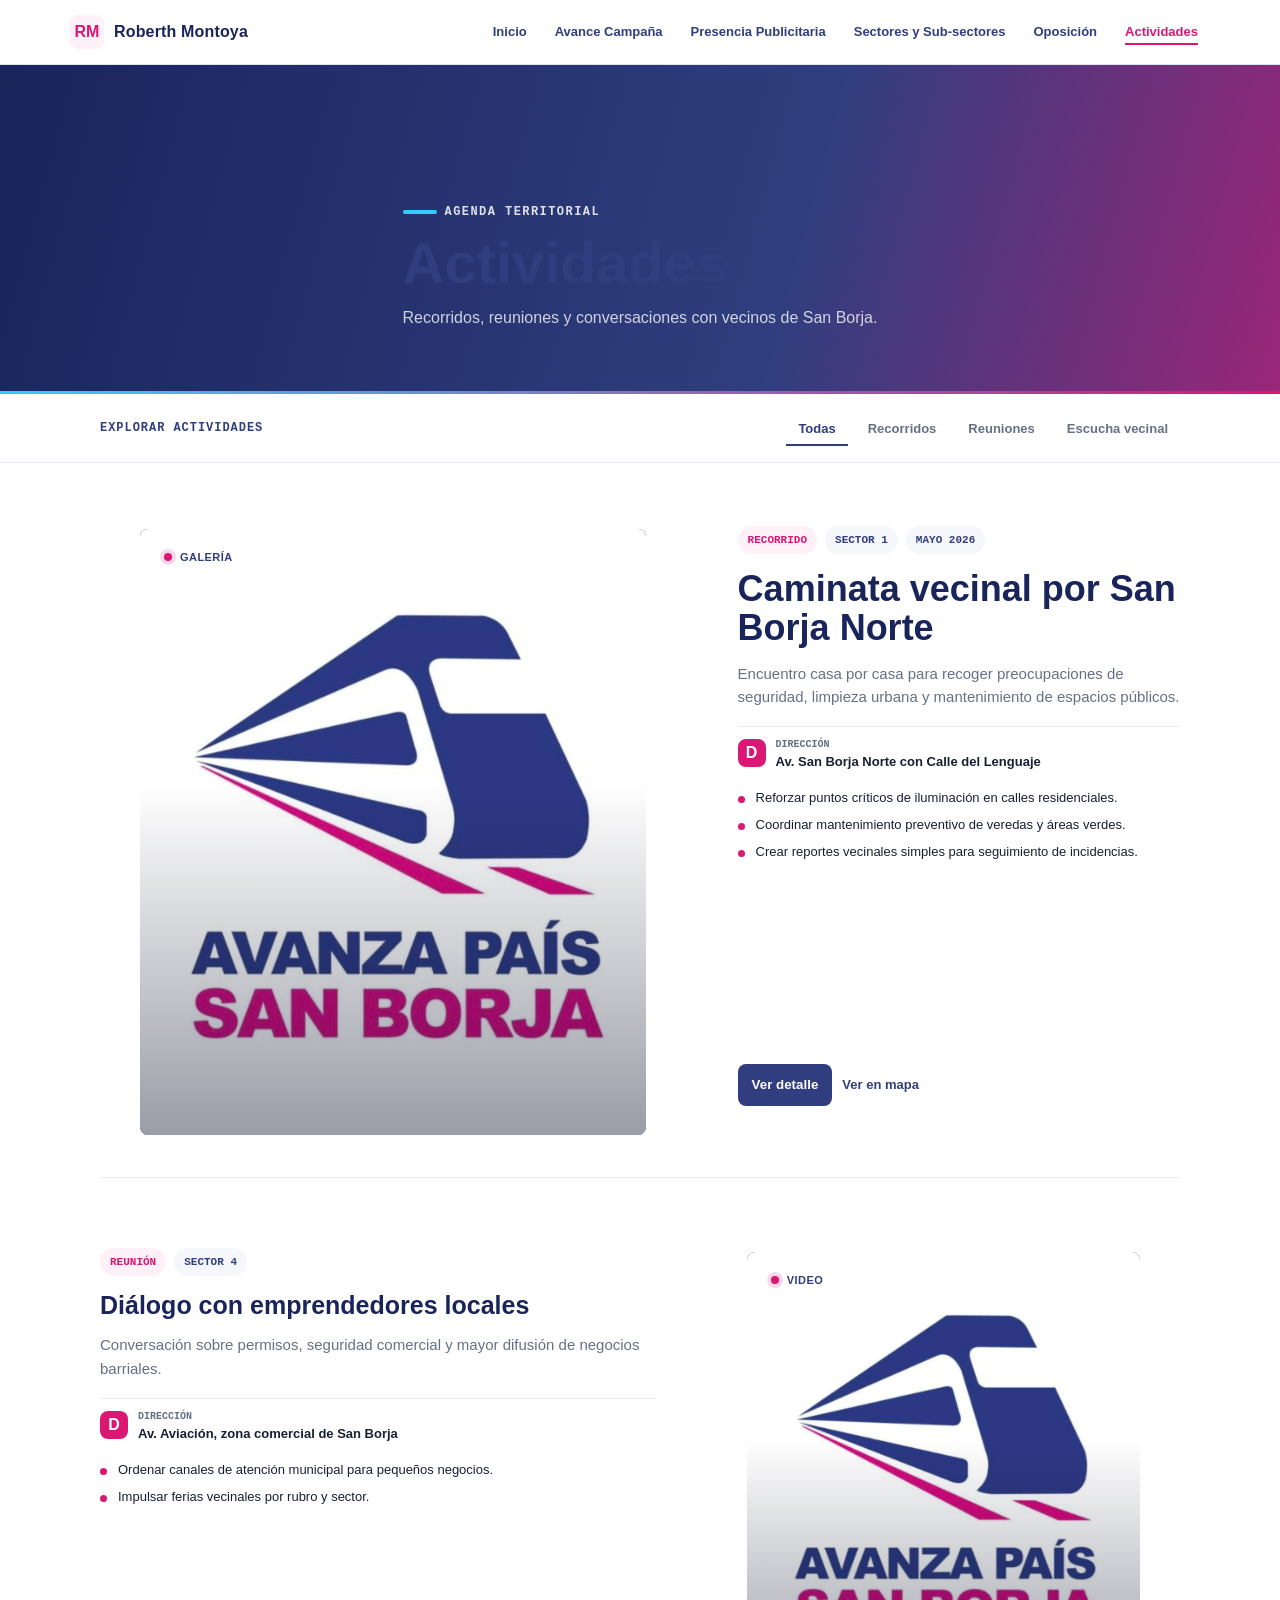
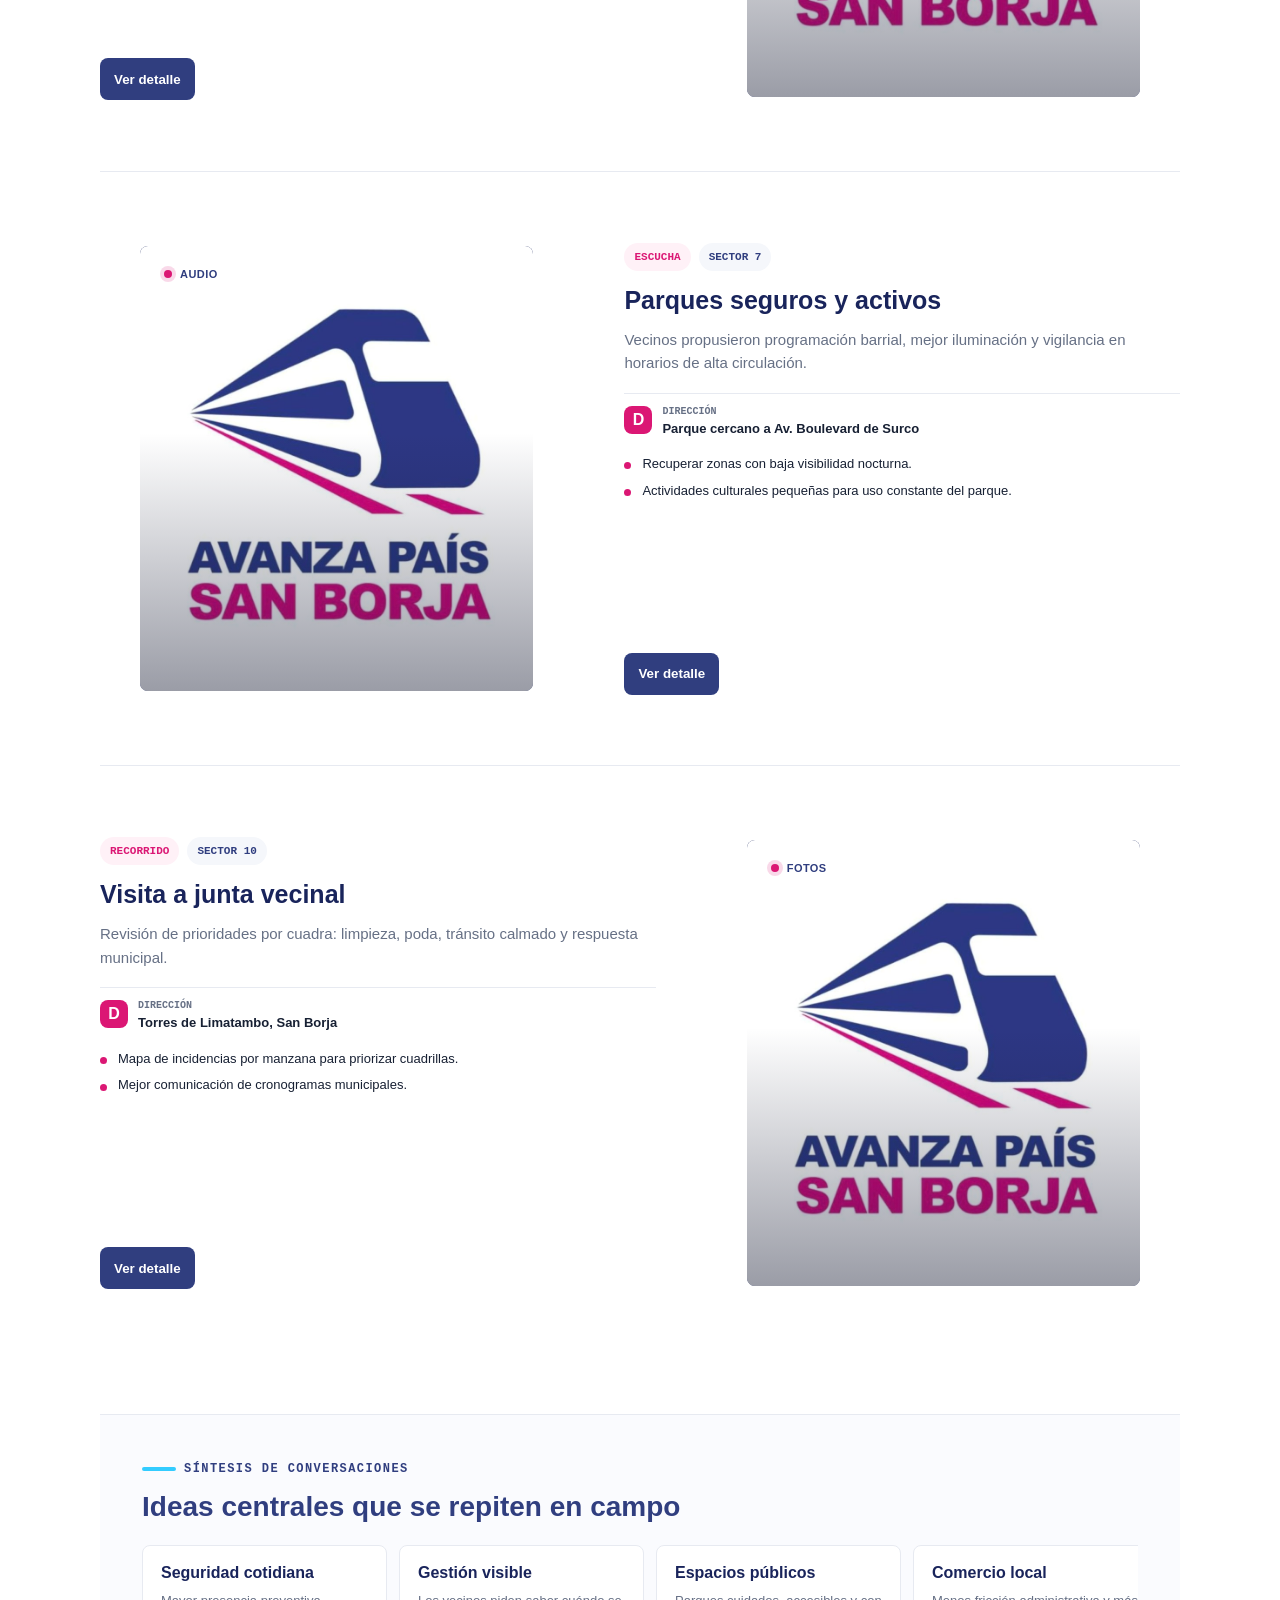
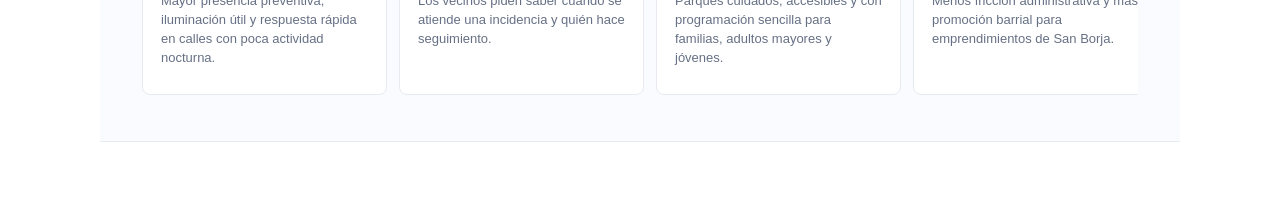
==== commit 007d1750: "Agregar pagina de presencia publicitaria" ====
--- a/actividades.html
+++ b/actividades.html
@@ -721,7 +721,7 @@
       <ul class="nav-menu">
         <li><a class="nav-link" href="index.html">Inicio</a></li>
         <li><a class="nav-link" href="avance-campana.html">Avance Campaña</a></li>
-        <li class="nav-disabled-wrap" title="Próximamente"><span class="nav-link disabled">Zonificación</span></li>
+        <li><a class="nav-link" href="presencia-publicitaria.html">Presencia Publicitaria</a></li>
         <li><a class="nav-link" href="sectores.html">Sectores y Sub-sectores</a></li>
         <li><a class="nav-link" href="oposicion.html">Oposición</a></li>
         <li><a class="nav-link active" href="actividades.html" aria-current="page">Actividades</a></li>
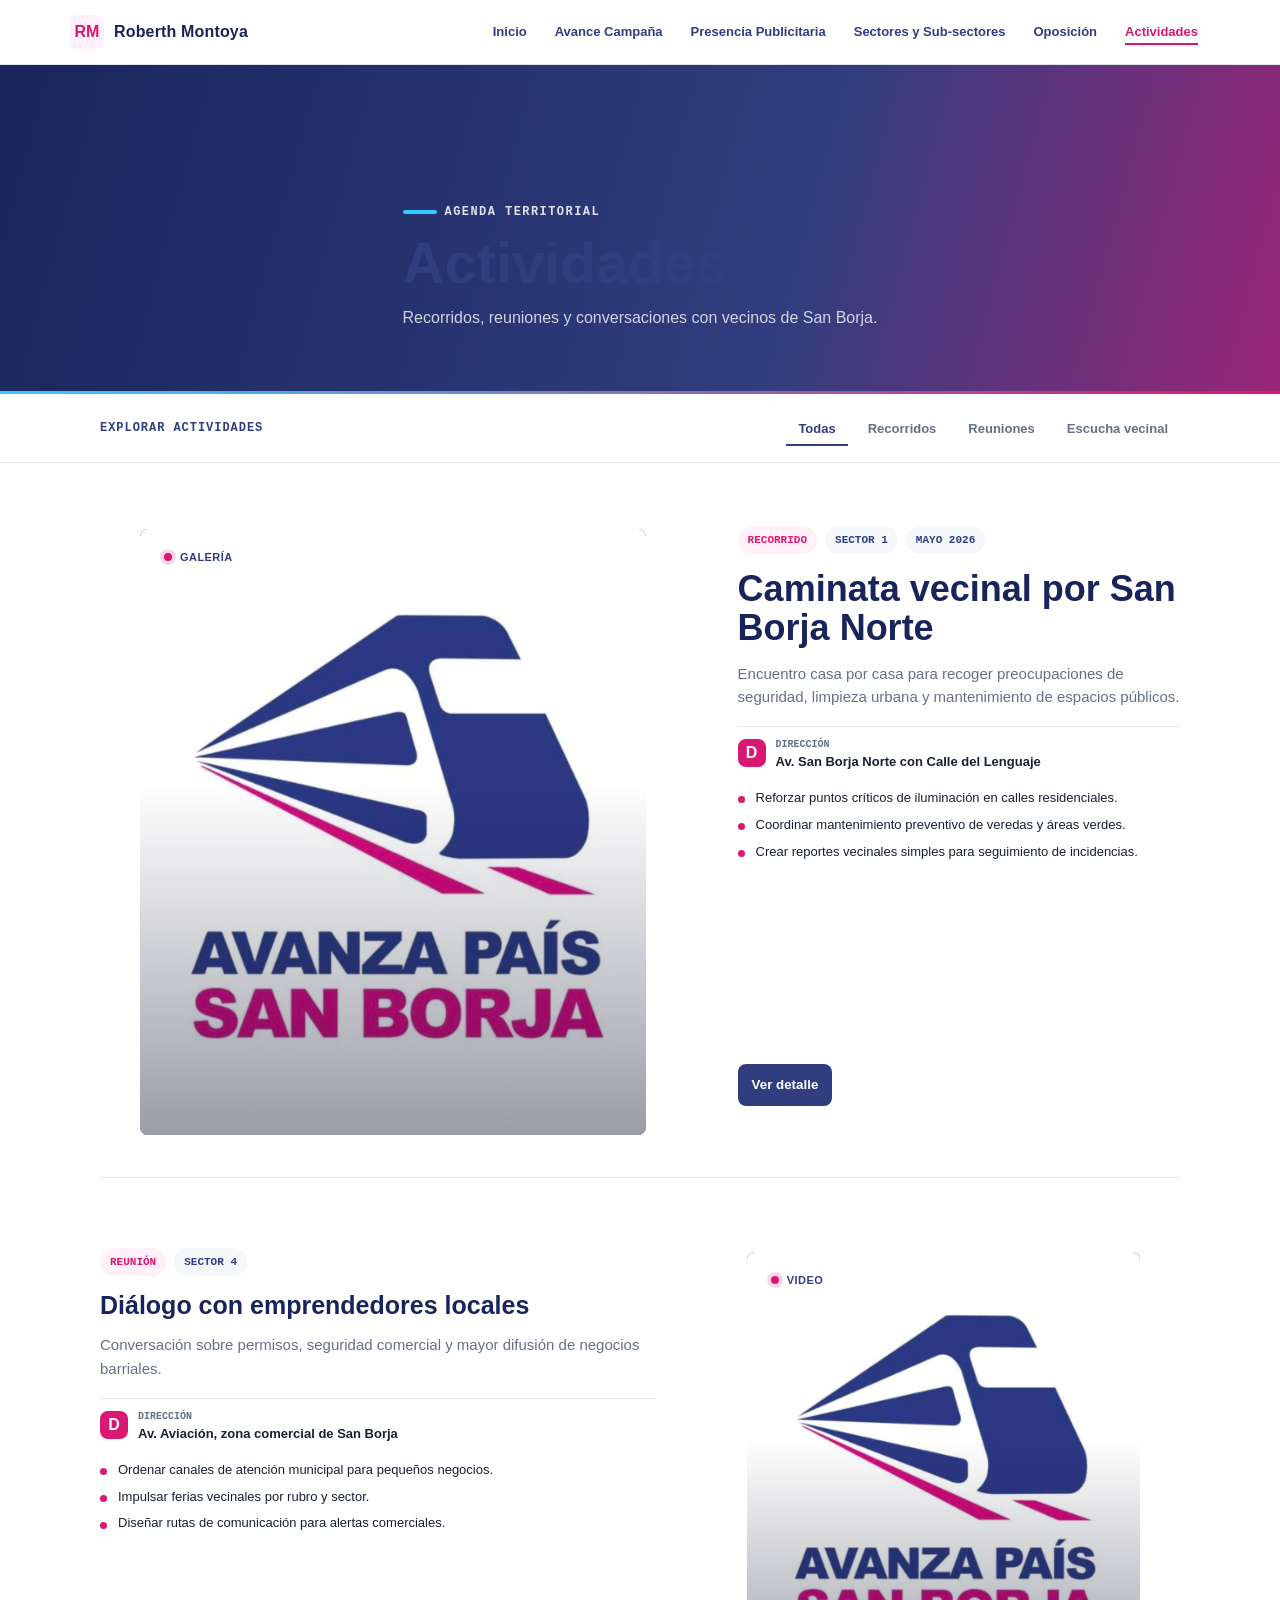
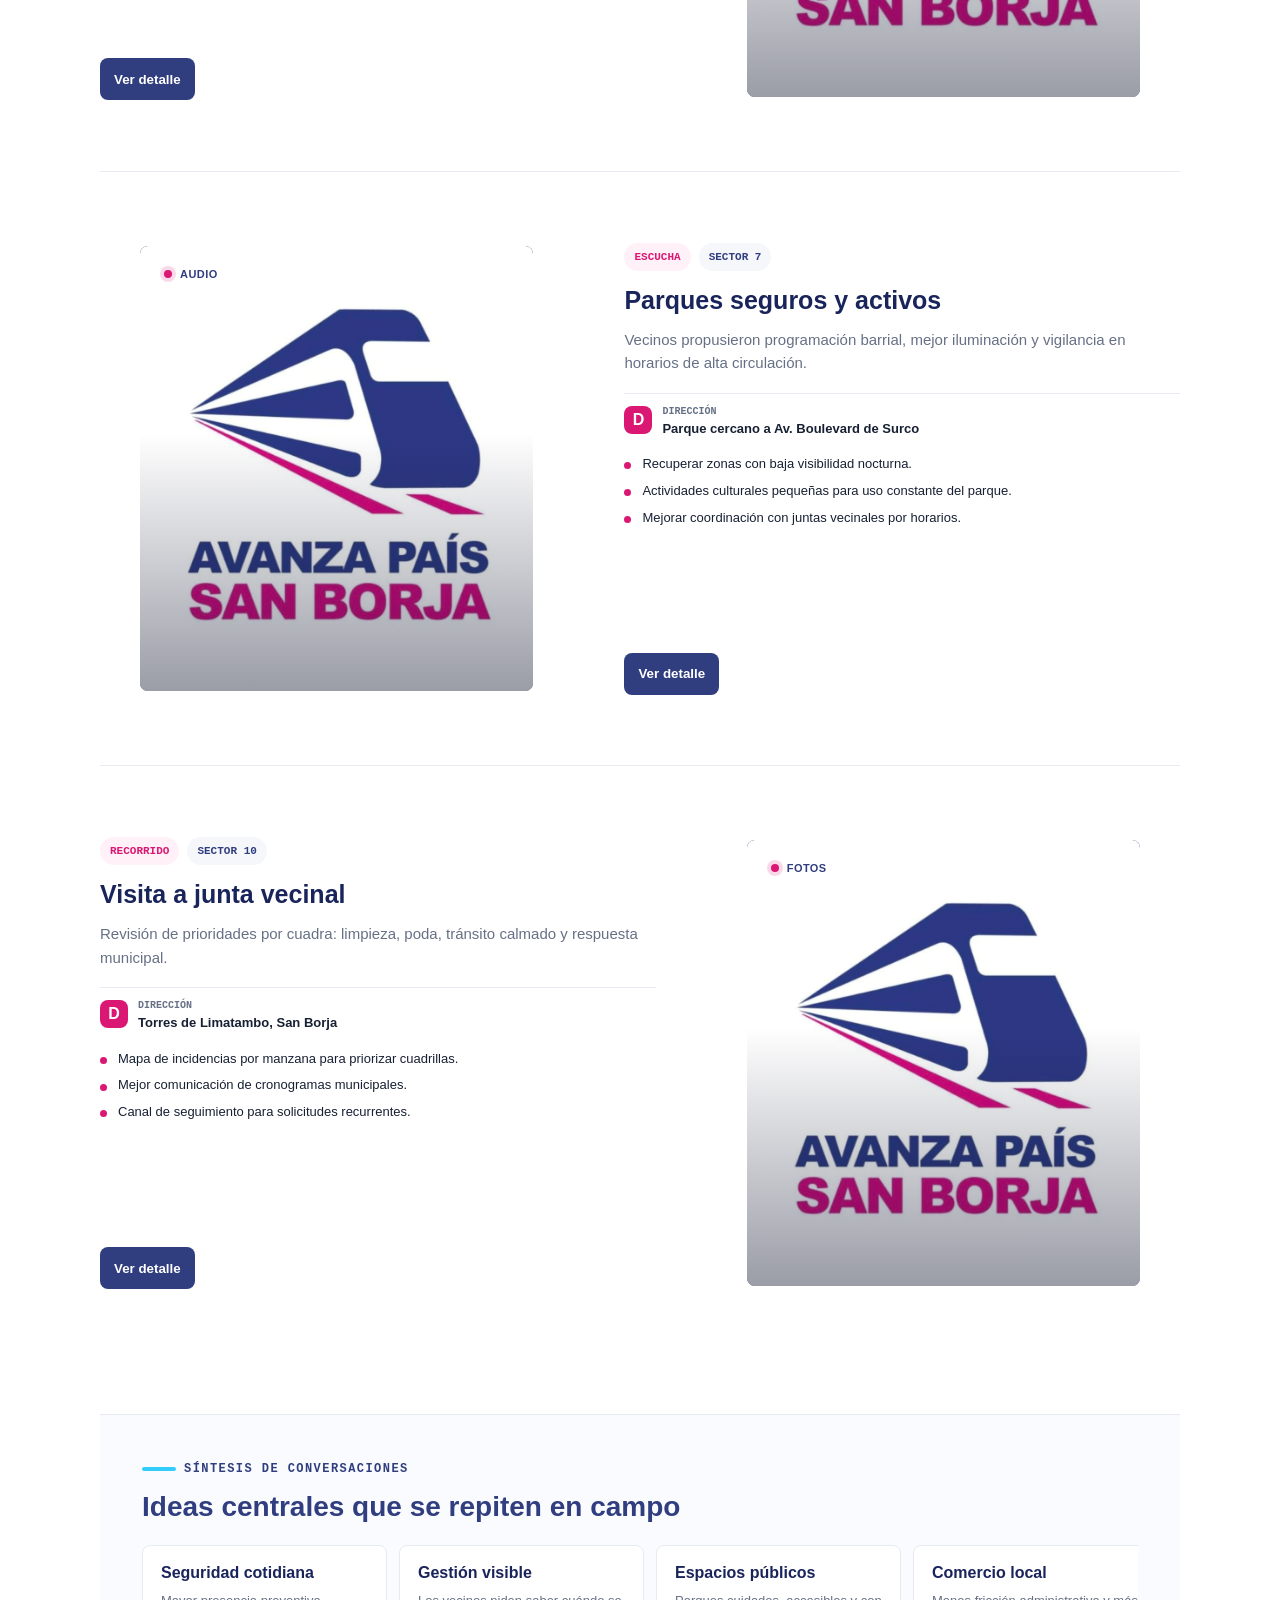
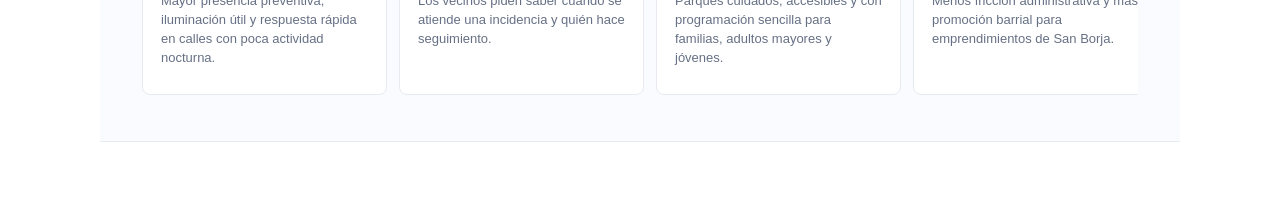
==== commit add69229: "Automate activities from Google Drive" ====
--- a/actividades.html
+++ b/actividades.html
@@ -197,6 +197,13 @@
 
     .activity-grid::before {
       content: none;
+    }
+
+    .activity-status {
+      padding: 24px 0;
+      color: var(--muted);
+      font-size: 14px;
+      line-height: 1.5;
     }
 
     .activity-card {
@@ -930,12 +937,21 @@
       toggle.setAttribute('aria-expanded', String(isOpen));
     });
 
-    const activityDetails = [
+    const ACTIVITIES_ENDPOINT = 'https://script.google.com/macros/s/AKfycbw31eiRuVE6aDiFMSCU8FRB21OA2SbWz3GlAMVIOY_iTiM6kYLtjWCm2lCJgSKFK26R/exec';
+    const ACTIVITIES_REFRESH_MS = 60000;
+    const FALLBACK_ACTIVITIES = [
       {
+        id: 'recorrido-san-borja-norte',
         title: 'Caminata vecinal por San Borja Norte',
+        category: 'recorrido',
+        categoryLabel: 'Recorrido',
+        dateLabel: 'Mayo 2026',
+        sector: 'Sector 1',
+        badge: 'Galería',
         type: 'Recorrido territorial',
         location: 'Av. San Borja Norte con Calle del Lenguaje',
         image: 'icono.png',
+        photos: ['icono.png', 'icono.png', 'icono.png'],
         summary: 'Encuentro casa por casa para recoger preocupaciones de seguridad, limpieza urbana y mantenimiento de espacios públicos.',
         ideas: [
           'Reforzar puntos críticos de iluminación en calles residenciales.',
@@ -944,10 +960,16 @@
         ]
       },
       {
+        id: 'dialogo-emprendedores-locales',
         title: 'Diálogo con emprendedores locales',
+        category: 'reunion',
+        categoryLabel: 'Reunión',
+        sector: 'Sector 4',
+        badge: 'Video',
         type: 'Reunión vecinal',
         location: 'Av. Aviación, zona comercial de San Borja',
         image: 'icono.png',
+        photos: ['icono.png'],
         summary: 'Conversación sobre permisos, seguridad comercial y mayor difusión de negocios barriales.',
         ideas: [
           'Ordenar canales de atención municipal para pequeños negocios.',
@@ -956,10 +978,16 @@
         ]
       },
       {
+        id: 'parques-seguros-activos',
         title: 'Parques seguros y activos',
+        category: 'escucha',
+        categoryLabel: 'Escucha',
+        sector: 'Sector 7',
+        badge: 'Audio',
         type: 'Escucha vecinal',
         location: 'Parque cercano a Av. Boulevard de Surco',
         image: 'icono.png',
+        photos: ['icono.png'],
         summary: 'Vecinos propusieron programación barrial, mejor iluminación y vigilancia en horarios de alta circulación.',
         ideas: [
           'Recuperar zonas con baja visibilidad nocturna.',
@@ -968,10 +996,16 @@
         ]
       },
       {
+        id: 'visita-junta-vecinal',
         title: 'Visita a junta vecinal',
+        category: 'recorrido',
+        categoryLabel: 'Recorrido',
+        sector: 'Sector 10',
+        badge: 'Fotos',
         type: 'Recorrido territorial',
         location: 'Torres de Limatambo, San Borja',
         image: 'icono.png',
+        photos: ['icono.png'],
         summary: 'Revisión de prioridades por cuadra: limpieza, poda, tránsito calmado y respuesta municipal.',
         ideas: [
           'Mapa de incidencias por manzana para priorizar cuadrillas.',
@@ -982,7 +1016,183 @@
     ];
 
     const tabs = document.querySelectorAll('.filter-tab');
-    const cards = document.querySelectorAll('.activity-card');
+    const grid = document.getElementById('activity-grid');
+    let activityDetails = [];
+    let activeFilter = 'all';
+
+    function escapeText(value) {
+      const div = document.createElement('div');
+      div.textContent = value || '';
+      return div.innerHTML;
+    }
+
+    function normalizeCategory(value) {
+      return String(value || '')
+        .toLowerCase()
+        .normalize('NFD')
+        .replace(/[\u0300-\u036f]/g, '')
+        .replace(/\s+/g, '-');
+    }
+
+    function getCategoryLabel(activity) {
+      return activity.categoryLabel || activity.tipo || activity.type || 'Actividad';
+    }
+
+    function getCategorySlug(activity) {
+      const value = activity.category || activity.categoria || getCategoryLabel(activity);
+      const slug = normalizeCategory(value);
+      if (slug.includes('recorrido')) return 'recorrido';
+      if (slug.includes('reunion')) return 'reunion';
+      if (slug.includes('escucha')) return 'escucha';
+      return slug || 'actividad';
+    }
+
+    function normalizeActivity(activity, index) {
+      const photos = Array.isArray(activity.photos) ? activity.photos : [];
+      const image = activity.image || activity.cover || photos[0] || 'icono.png';
+      const ideas = Array.isArray(activity.ideas) ? activity.ideas.filter(Boolean) : [];
+      const category = getCategorySlug(activity);
+
+      return {
+        id: activity.id || `actividad-${index}`,
+        title: activity.title || activity.titulo || 'Actividad sin título',
+        category,
+        categoryLabel: activity.categoryLabel || activity.tipo || getCategoryLabel(activity),
+        sector: activity.sector || '',
+        dateLabel: activity.dateLabel || activity.fecha || '',
+        badge: activity.badge || (photos.length > 1 ? 'Galería' : 'Fotos'),
+        type: activity.type || activity.tipo || getCategoryLabel(activity),
+        location: activity.location || activity.ubicacion || activity.direccion || 'San Borja',
+        image,
+        photos: photos.length ? photos : [image],
+        summary: activity.summary || activity.resumen || 'Actividad registrada en campo.',
+        ideas,
+        mapUrl: activity.mapUrl || activity.mapa || ''
+      };
+    }
+
+    function normalizeActivitiesPayload(payload) {
+      const source = Array.isArray(payload) ? payload : (payload && payload.activities);
+      return (source || []).map(normalizeActivity);
+    }
+
+    function renderActivities(activities) {
+      activityDetails = activities.length ? activities : FALLBACK_ACTIVITIES.map(normalizeActivity);
+      grid.replaceChildren();
+
+      activityDetails.forEach((activity, index) => {
+        const article = document.createElement('article');
+        article.className = index === 0 ? 'activity-card featured' : 'activity-card';
+        article.dataset.type = activity.category;
+
+        const pills = [activity.categoryLabel, activity.sector, activity.dateLabel]
+          .filter(Boolean)
+          .map((pill, pillIndex) => `<span class="pill${pillIndex === 0 ? ' accent' : ''}">${escapeText(pill)}</span>`)
+          .join('');
+        const ideas = activity.ideas.slice(0, 3)
+          .map(idea => `<li>${escapeText(idea)}</li>`)
+          .join('');
+        const chips = activity.photos.slice(1, 4)
+          .map(photo => `<div class="media-chip"><img src="${escapeText(photo)}" alt=""></div>`)
+          .join('');
+        const mapLink = activity.mapUrl
+          ? `<a class="activity-link" href="${escapeText(activity.mapUrl)}">Ver en mapa</a>`
+          : '';
+
+        article.innerHTML = `
+          <figure class="activity-media">
+            <img src="${escapeText(activity.image)}" alt="${escapeText(activity.title)}" loading="${index === 0 ? 'eager' : 'lazy'}">
+            <span class="media-badge">${escapeText(activity.badge)}</span>
+            ${chips ? `<div class="media-stack" aria-hidden="true">${chips}</div>` : ''}
+          </figure>
+          <div class="activity-content">
+            <div class="activity-meta">${pills}</div>
+            <h2>${escapeText(activity.title)}</h2>
+            <p class="activity-summary">${escapeText(activity.summary)}</p>
+            <div class="activity-location">
+              <div class="location-mark">D</div>
+              <div class="location-text">
+                <span>Dirección</span>
+                <strong>${escapeText(activity.location)}</strong>
+              </div>
+            </div>
+            ${ideas ? `<ul class="ideas-list">${ideas}</ul>` : ''}
+            <div class="activity-actions">
+              <button class="activity-btn" type="button" data-open="${index}">Ver detalle</button>
+              ${mapLink}
+            </div>
+          </div>
+        `;
+
+        grid.appendChild(article);
+      });
+
+      applyFilter(activeFilter);
+    }
+
+    function setStatus(message) {
+      grid.replaceChildren();
+      const status = document.createElement('div');
+      status.className = 'activity-status';
+      status.textContent = message;
+      grid.appendChild(status);
+    }
+
+    function applyFilter(filter) {
+      activeFilter = filter;
+      document.querySelectorAll('.activity-card').forEach(card => {
+        const visible = filter === 'all' || card.dataset.type === filter;
+        card.style.display = visible ? 'grid' : 'none';
+      });
+    }
+
+    function loadJSONP(url) {
+      return new Promise((resolve, reject) => {
+        const callbackName = `renderActivitiesData_${Date.now()}`;
+        const separator = url.includes('?') ? '&' : '?';
+        const script = document.createElement('script');
+        const timer = window.setTimeout(() => {
+          cleanup();
+          reject(new Error('Tiempo de espera agotado'));
+        }, 12000);
+
+        function cleanup() {
+          window.clearTimeout(timer);
+          script.remove();
+          delete window[callbackName];
+        }
+
+        window[callbackName] = data => {
+          cleanup();
+          resolve(data);
+        };
+
+        script.onerror = () => {
+          cleanup();
+          reject(new Error('No se pudo cargar el endpoint'));
+        };
+        script.src = `${url}${separator}callback=${callbackName}&t=${Date.now()}`;
+        document.head.appendChild(script);
+      });
+    }
+
+    async function loadActivities() {
+      if (!ACTIVITIES_ENDPOINT) {
+        renderActivities(FALLBACK_ACTIVITIES.map(normalizeActivity));
+        return;
+      }
+
+      if (!activityDetails.length) setStatus('Cargando actividades...');
+      try {
+        const payload = await loadJSONP(ACTIVITIES_ENDPOINT);
+        const activities = normalizeActivitiesPayload(payload);
+        renderActivities(activities);
+      } catch (error) {
+        console.error('Error al cargar actividades:', error);
+        renderActivities(FALLBACK_ACTIVITIES.map(normalizeActivity));
+      }
+    }
+
     tabs.forEach(tab => {
       tab.addEventListener('click', () => {
         const filter = tab.dataset.filter;
@@ -991,10 +1201,7 @@
           item.classList.toggle('active', selected);
           item.setAttribute('aria-selected', String(selected));
         });
-        cards.forEach(card => {
-          const visible = filter === 'all' || card.dataset.type === filter;
-          card.style.display = visible ? 'grid' : 'none';
-        });
+        applyFilter(filter);
       });
     });
 
@@ -1027,8 +1234,9 @@
       modal.setAttribute('aria-hidden', 'true');
     }
 
-    document.querySelectorAll('[data-open]').forEach(btn => {
-      btn.addEventListener('click', () => openActivity(parseInt(btn.dataset.open, 10)));
+    grid.addEventListener('click', event => {
+      const btn = event.target.closest('[data-open]');
+      if (btn) openActivity(parseInt(btn.dataset.open, 10));
     });
 
     closeBtn.addEventListener('click', closeActivity);
@@ -1038,6 +1246,11 @@
     document.addEventListener('keydown', event => {
       if (event.key === 'Escape' && modal.classList.contains('open')) closeActivity();
     });
+
+    loadActivities();
+    if (ACTIVITIES_ENDPOINT) {
+      window.setInterval(loadActivities, ACTIVITIES_REFRESH_MS);
+    }
   </script>
 </body>
 </html>
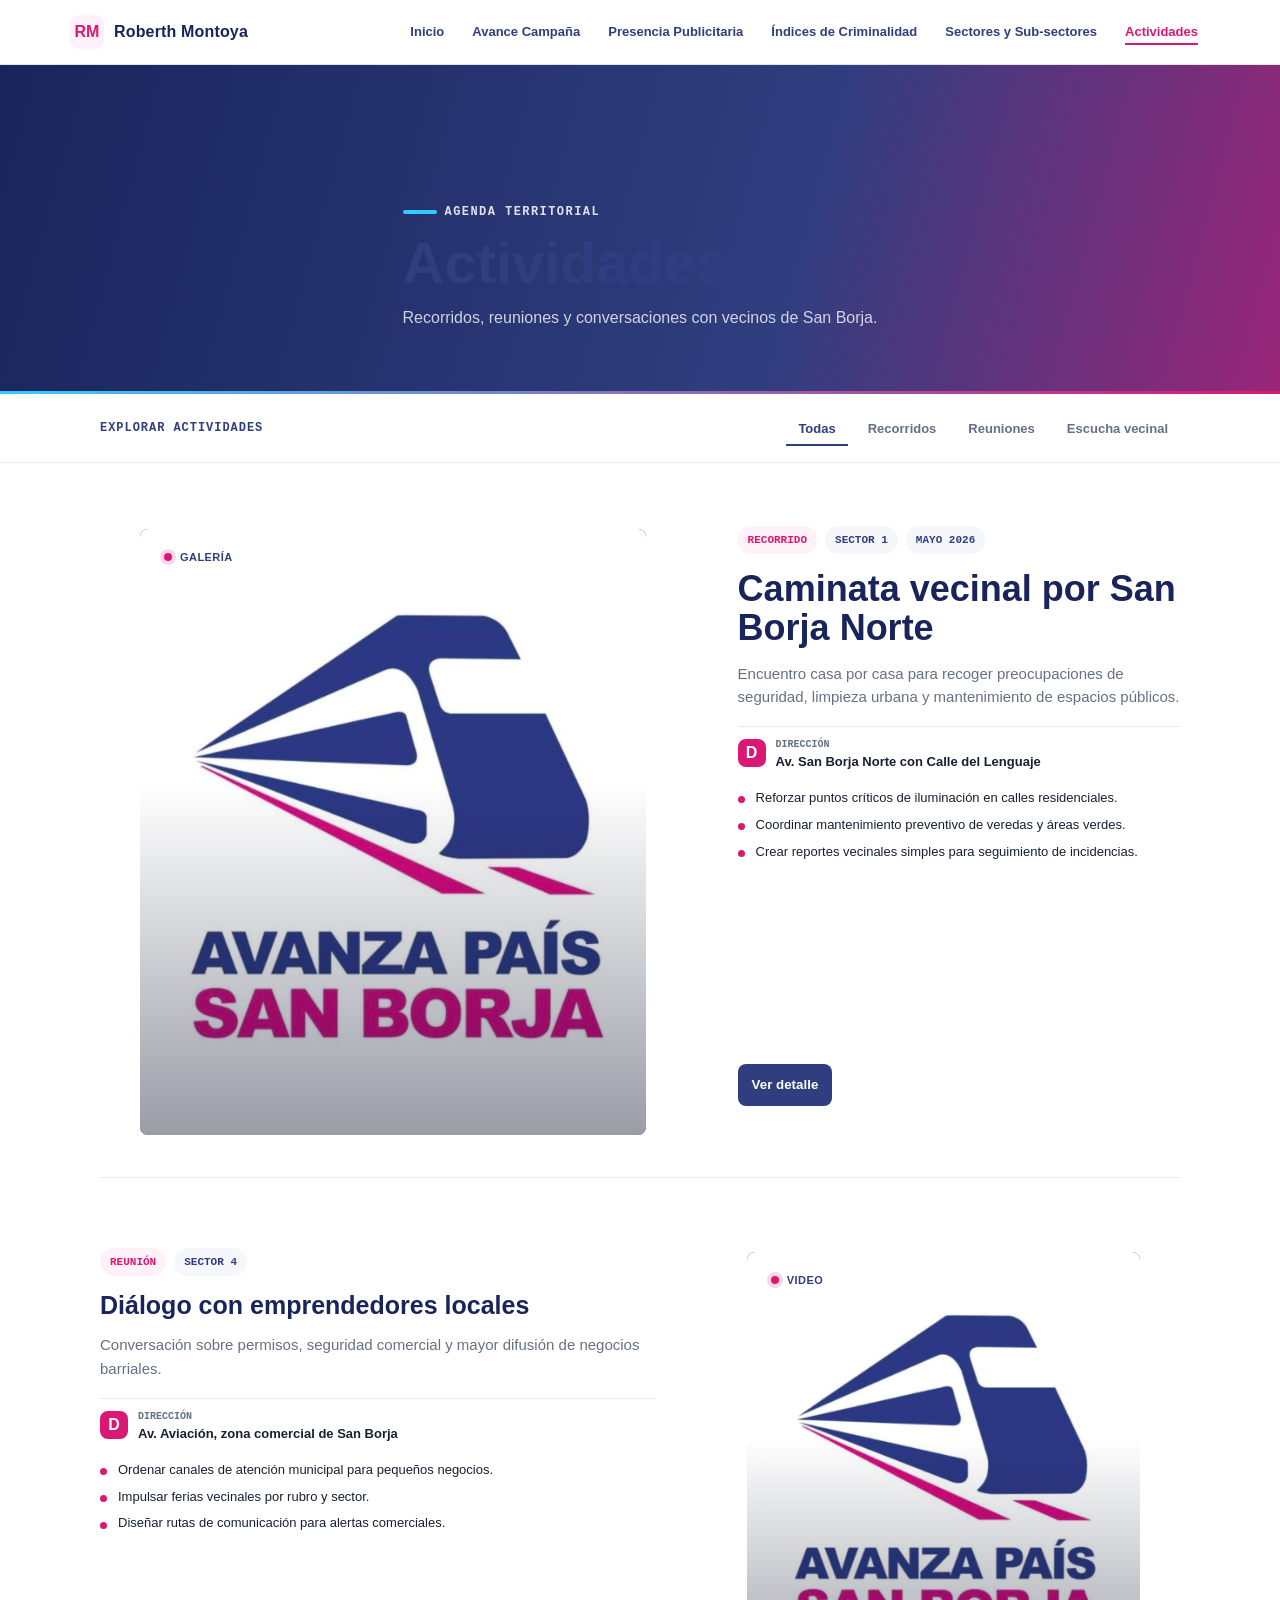
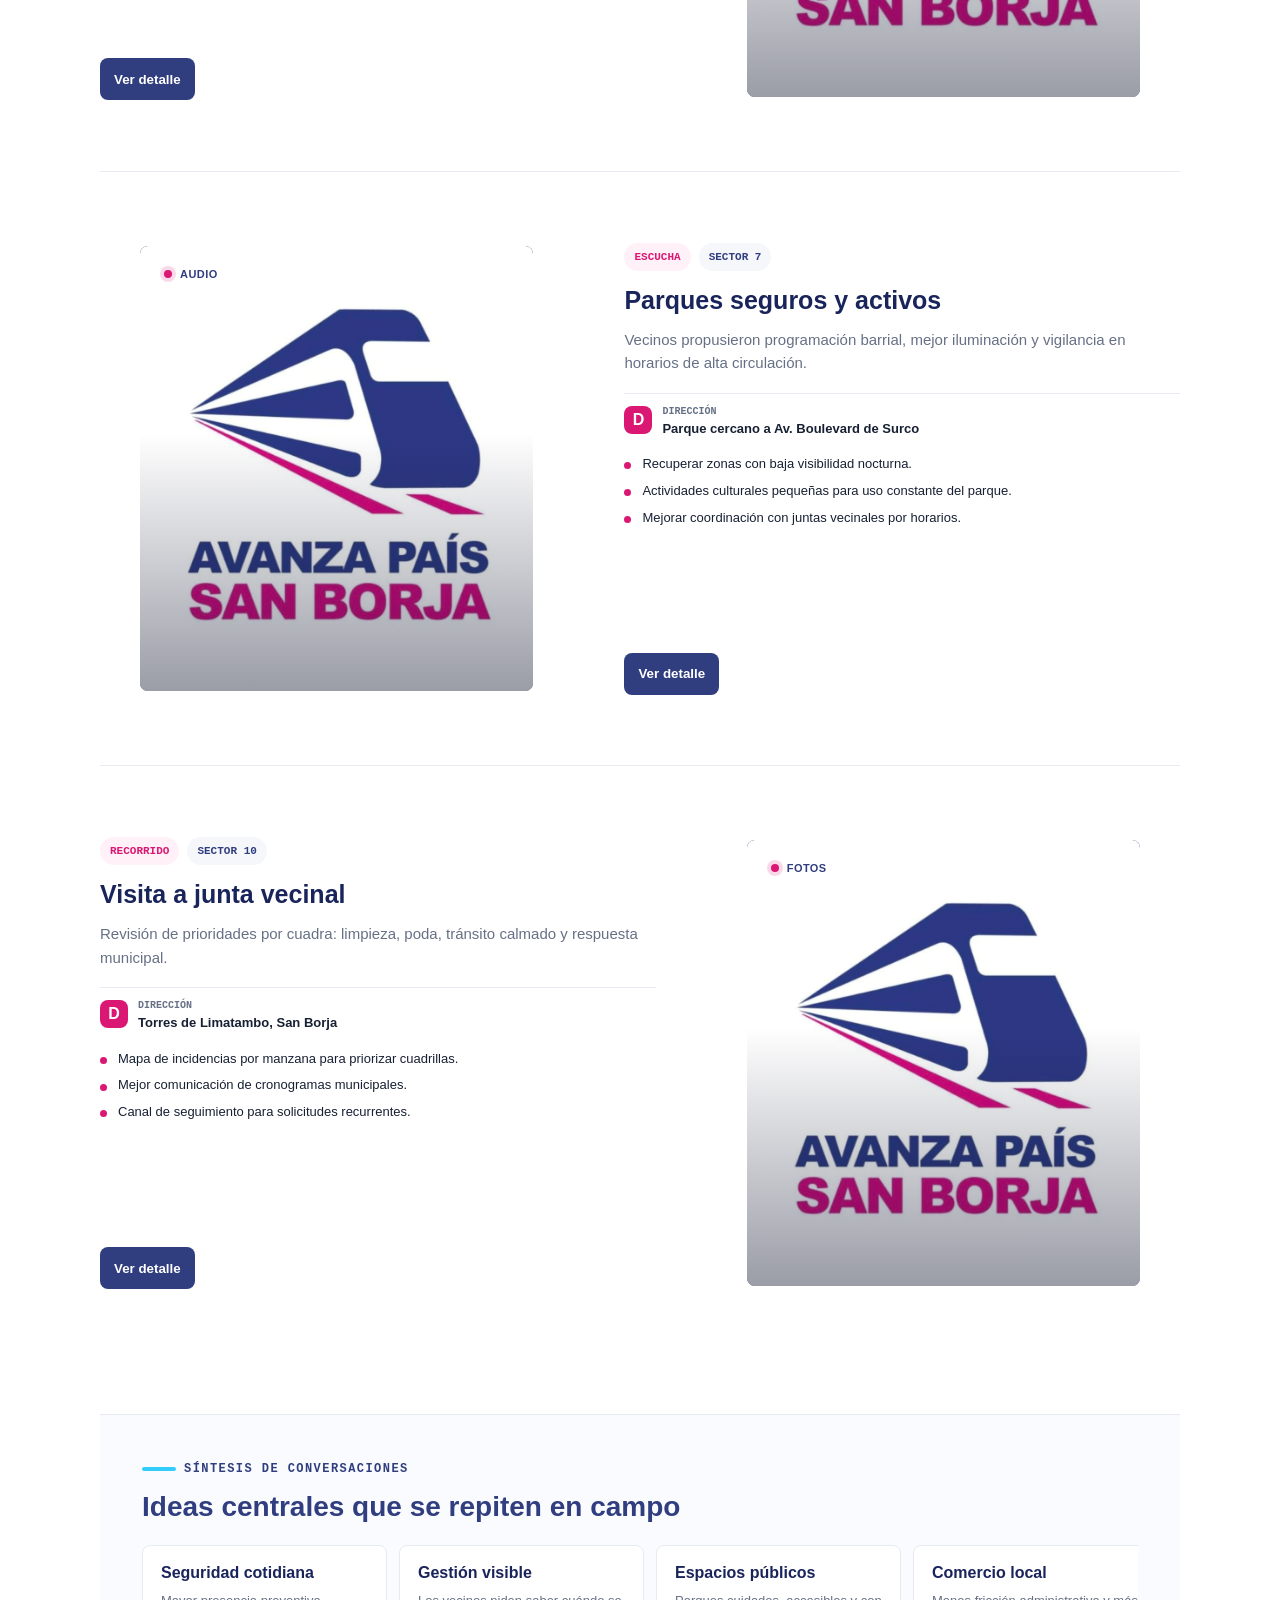
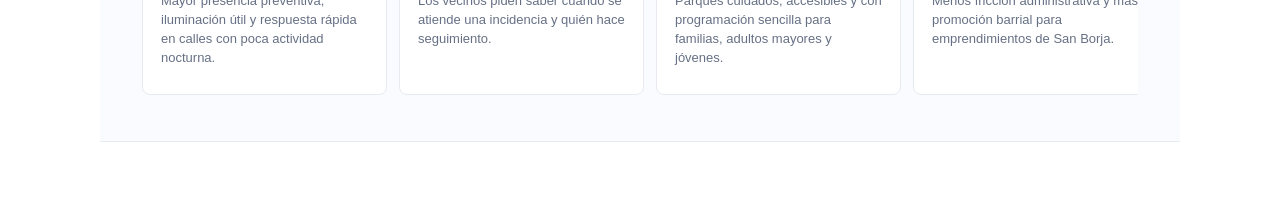
==== commit ceee6621: "Actualizar mapas y retirar oposicion" ====
--- a/actividades.html
+++ b/actividades.html
@@ -729,8 +729,8 @@
         <li><a class="nav-link" href="index.html">Inicio</a></li>
         <li><a class="nav-link" href="avance-campana.html">Avance Campaña</a></li>
         <li><a class="nav-link" href="presencia-publicitaria.html">Presencia Publicitaria</a></li>
+        <li><a class="nav-link" href="indices-criminalidad-san-borja.html">Índices de Criminalidad</a></li>
         <li><a class="nav-link" href="sectores.html">Sectores y Sub-sectores</a></li>
-        <li><a class="nav-link" href="oposicion.html">Oposición</a></li>
         <li><a class="nav-link active" href="actividades.html" aria-current="page">Actividades</a></li>
       </ul>
     </div>
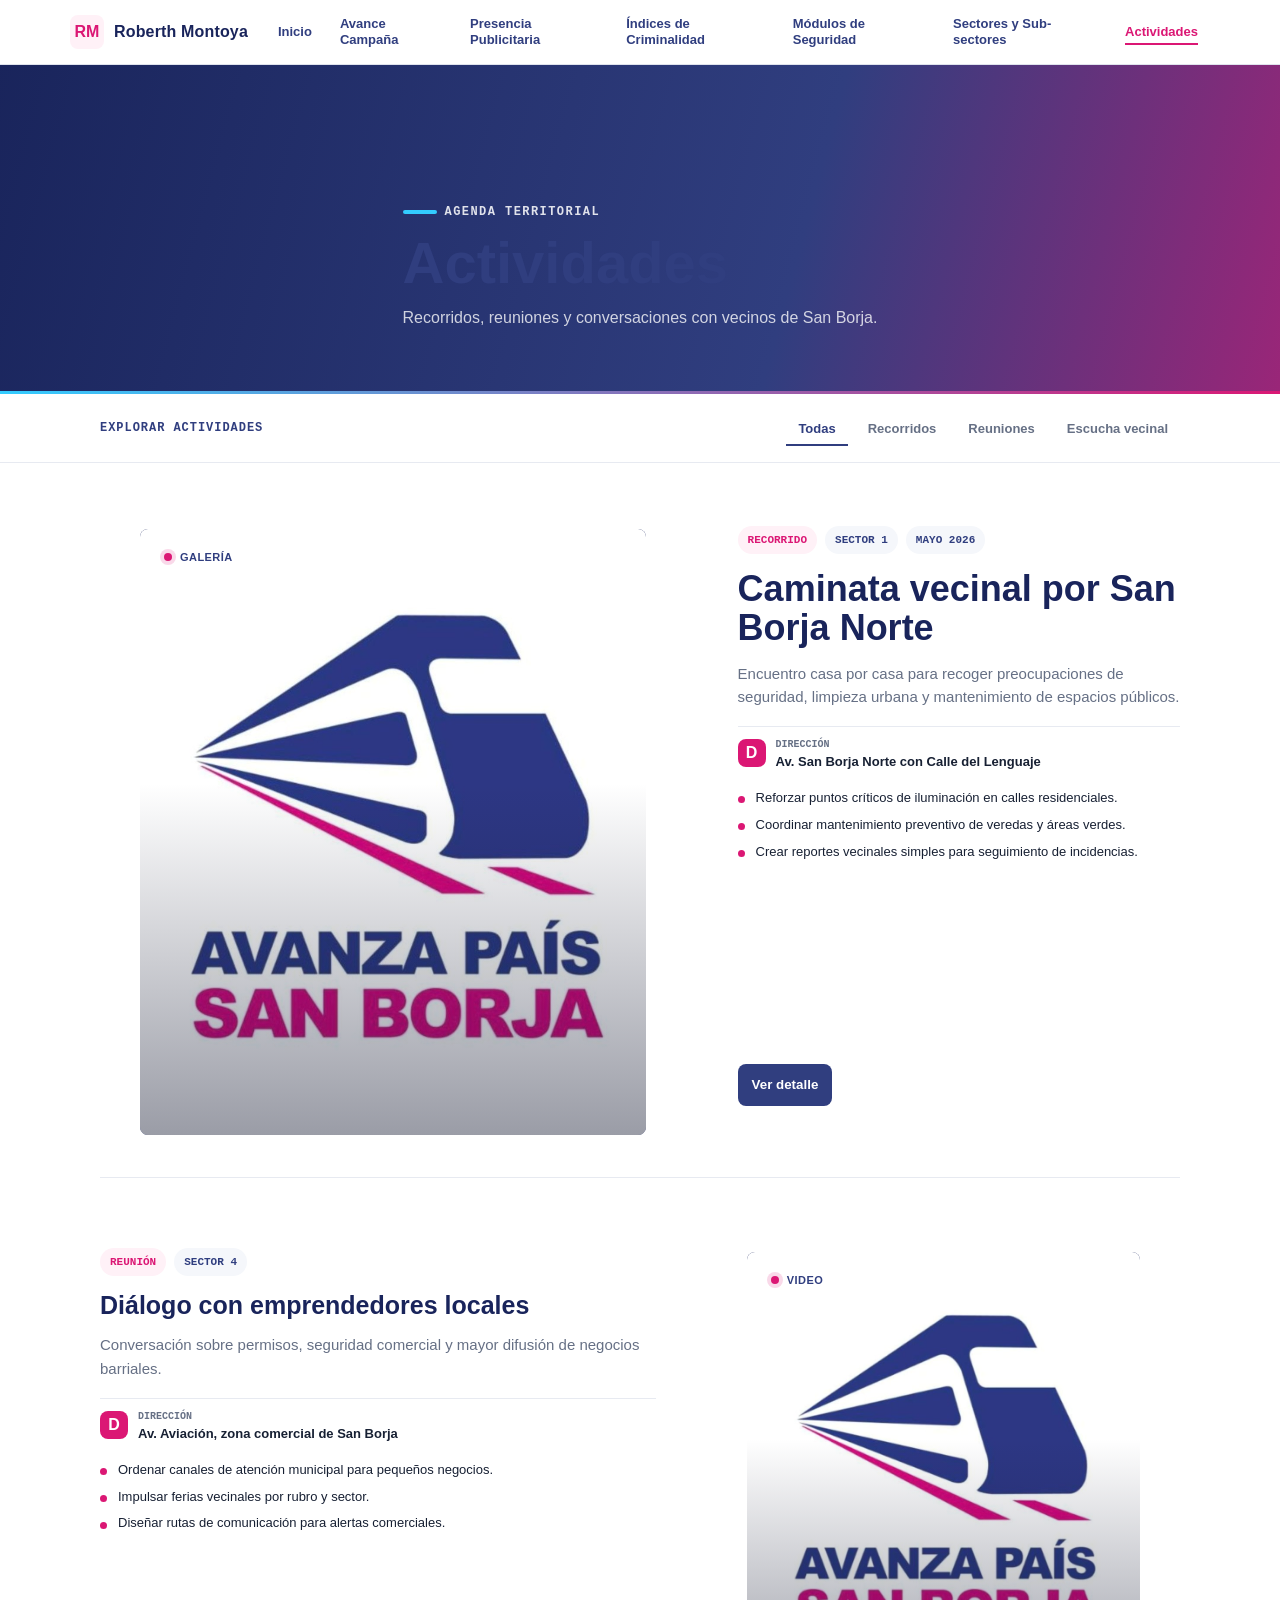
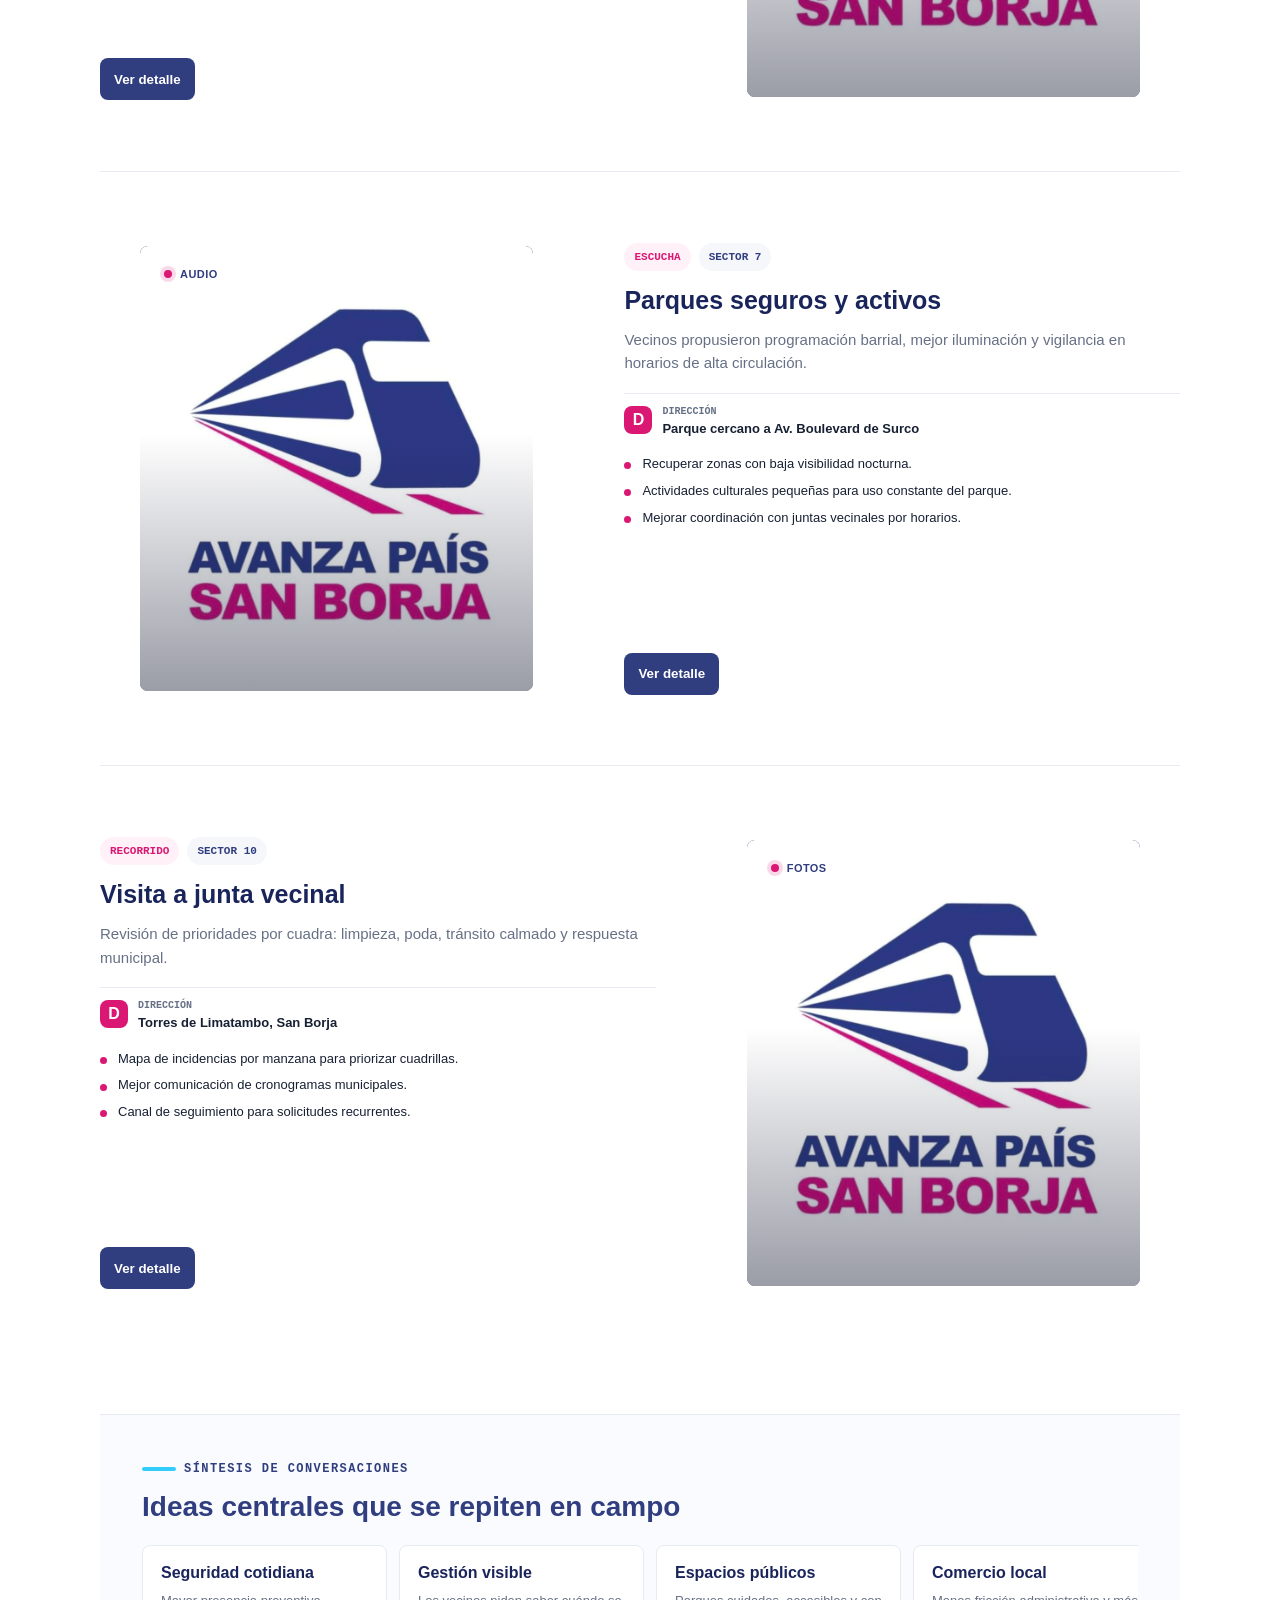
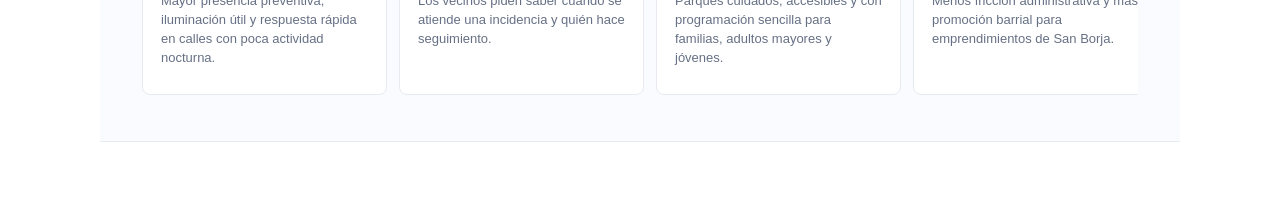
==== commit 6b444bf5: "Agregar modulos de seguridad ciudadana" ====
--- a/actividades.html
+++ b/actividades.html
@@ -730,6 +730,7 @@
         <li><a class="nav-link" href="avance-campana.html">Avance Campaña</a></li>
         <li><a class="nav-link" href="presencia-publicitaria.html">Presencia Publicitaria</a></li>
         <li><a class="nav-link" href="indices-criminalidad-san-borja.html">Índices de Criminalidad</a></li>
+        <li><a class="nav-link" href="modulos-seguridad-ciudadana.html">Módulos de Seguridad</a></li>
         <li><a class="nav-link" href="sectores.html">Sectores y Sub-sectores</a></li>
         <li><a class="nav-link active" href="actividades.html" aria-current="page">Actividades</a></li>
       </ul>
--- a/css/styles.css
+++ b/css/styles.css
@@ -760,6 +760,36 @@
 
 .lt-tip b { color: var(--primary); }
 
+.module-marker {
+  position: relative;
+  width: 28px;
+  height: 34px;
+  filter: drop-shadow(0 4px 8px rgba(23, 32, 51, .32));
+}
+
+.module-marker::before {
+  content: "";
+  position: absolute;
+  left: 5px;
+  top: 0;
+  width: 18px;
+  height: 18px;
+  border: 3px solid #fff;
+  border-radius: 50% 50% 50% 0;
+  background: var(--accent);
+  transform: rotate(-45deg);
+}
+
+.module-marker div {
+  position: absolute;
+  left: 12px;
+  top: 6px;
+  width: 5px;
+  height: 5px;
+  border-radius: 50%;
+  background: #fff;
+}
+
 .leaflet-popup-content-wrapper {
   background: #fff !important;
   border: 1px solid var(--border) !important;
@@ -776,6 +806,22 @@
   width: 280px !important;
 }
 
+.ads-map-page .leaflet-popup-content {
+  width: 286px !important;
+}
+
+.ads-map-page .popup-header {
+  padding: 12px 14px 10px;
+}
+
+.ads-map-page .popup-body {
+  padding: 8px 14px;
+}
+
+.ads-map-page .popup-row {
+  padding: 6px 0;
+}
+
 .leaflet-popup-tip-container { display: none; }
 
 .leaflet-popup-close-button {
@@ -820,6 +866,38 @@
   font-size: 15px;
   font-weight: 800;
 }
+
+.popup-photo {
+  display: block;
+  position: relative;
+  height: 101px;
+  margin: 8px 12px 0;
+  overflow: hidden;
+  border: 1px solid var(--border);
+  border-radius: 8px;
+  background: var(--surface-soft);
+}
+
+.popup-photo img {
+  display: block;
+  width: 100%;
+  height: 100%;
+  object-fit: contain;
+}
+
+.popup-photo-fallback {
+  display: none;
+  height: 100%;
+  place-items: center;
+  color: var(--primary);
+  font-size: 12px;
+  font-weight: 800;
+  text-decoration: underline;
+}
+
+.popup-photo.photo-error img { display: none; }
+
+.popup-photo.photo-error .popup-photo-fallback { display: grid; }
 
 .popup-body {
   padding: 10px 16px;
